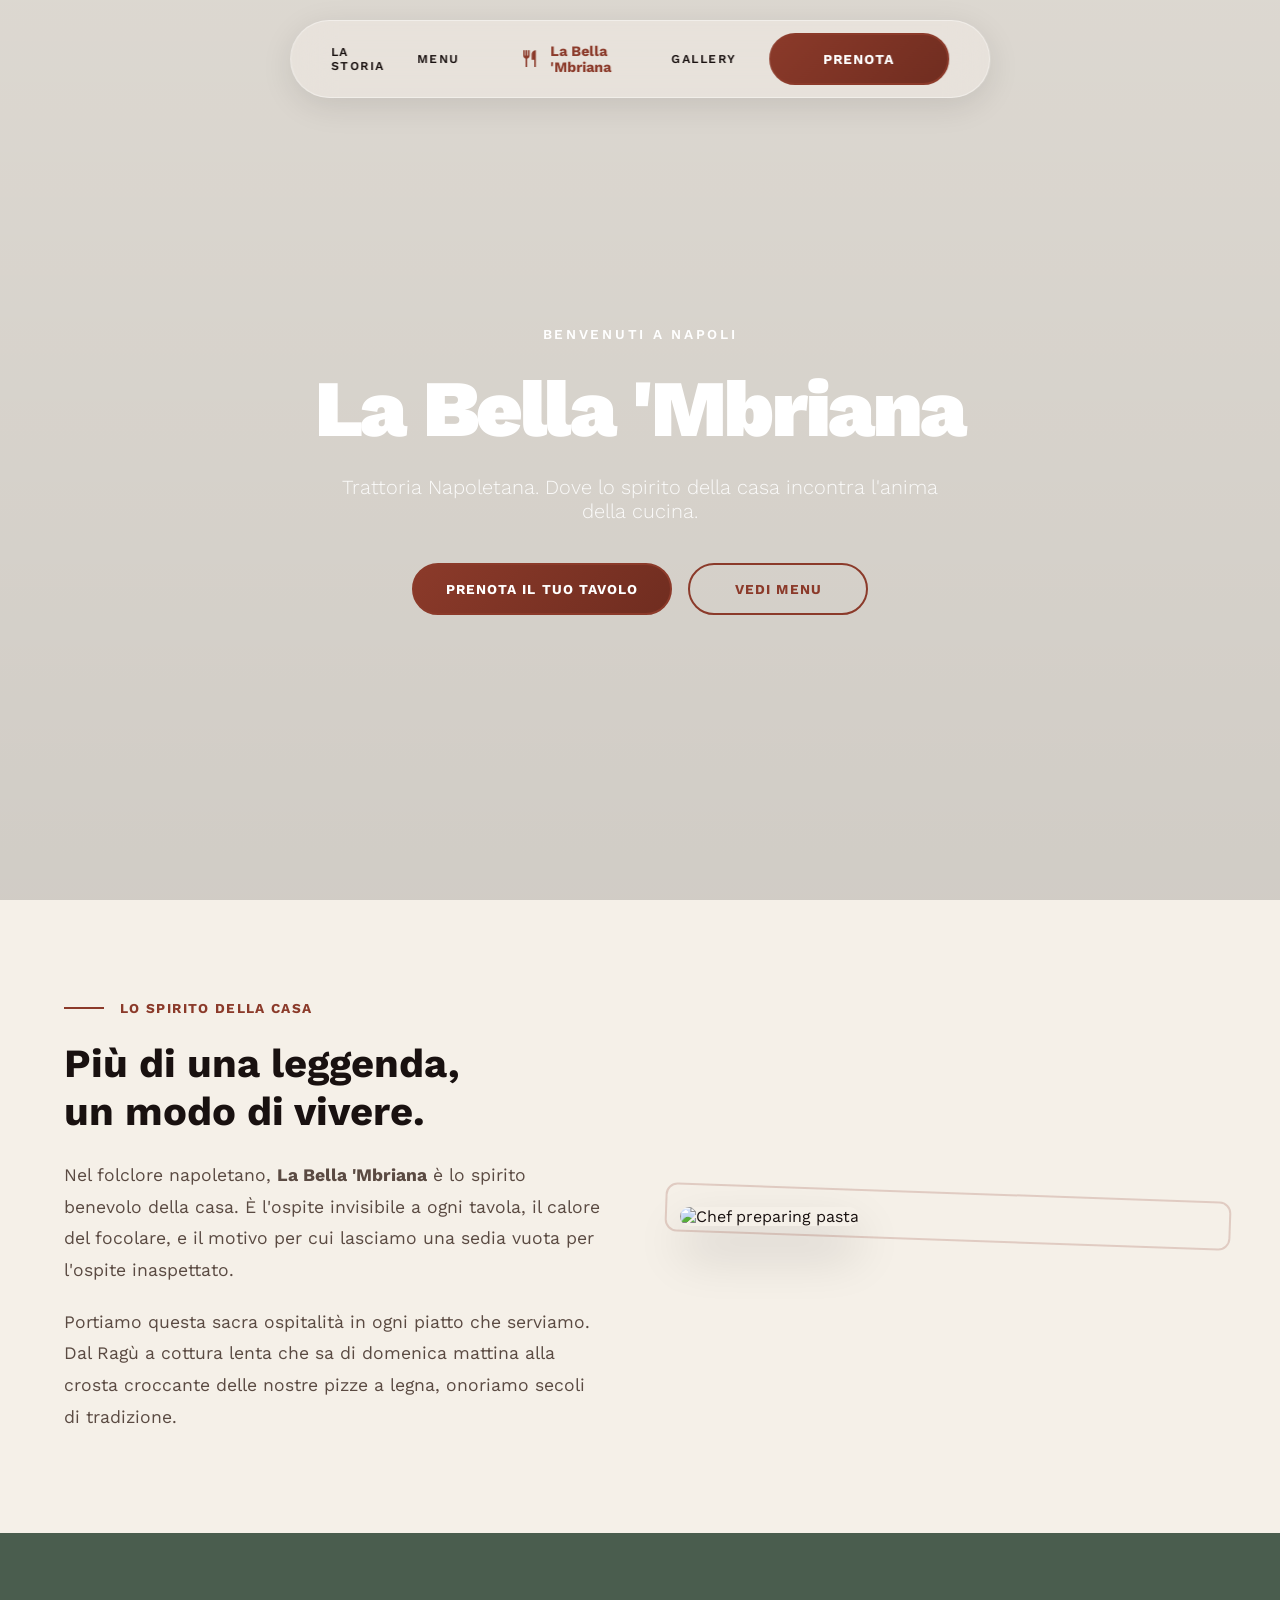
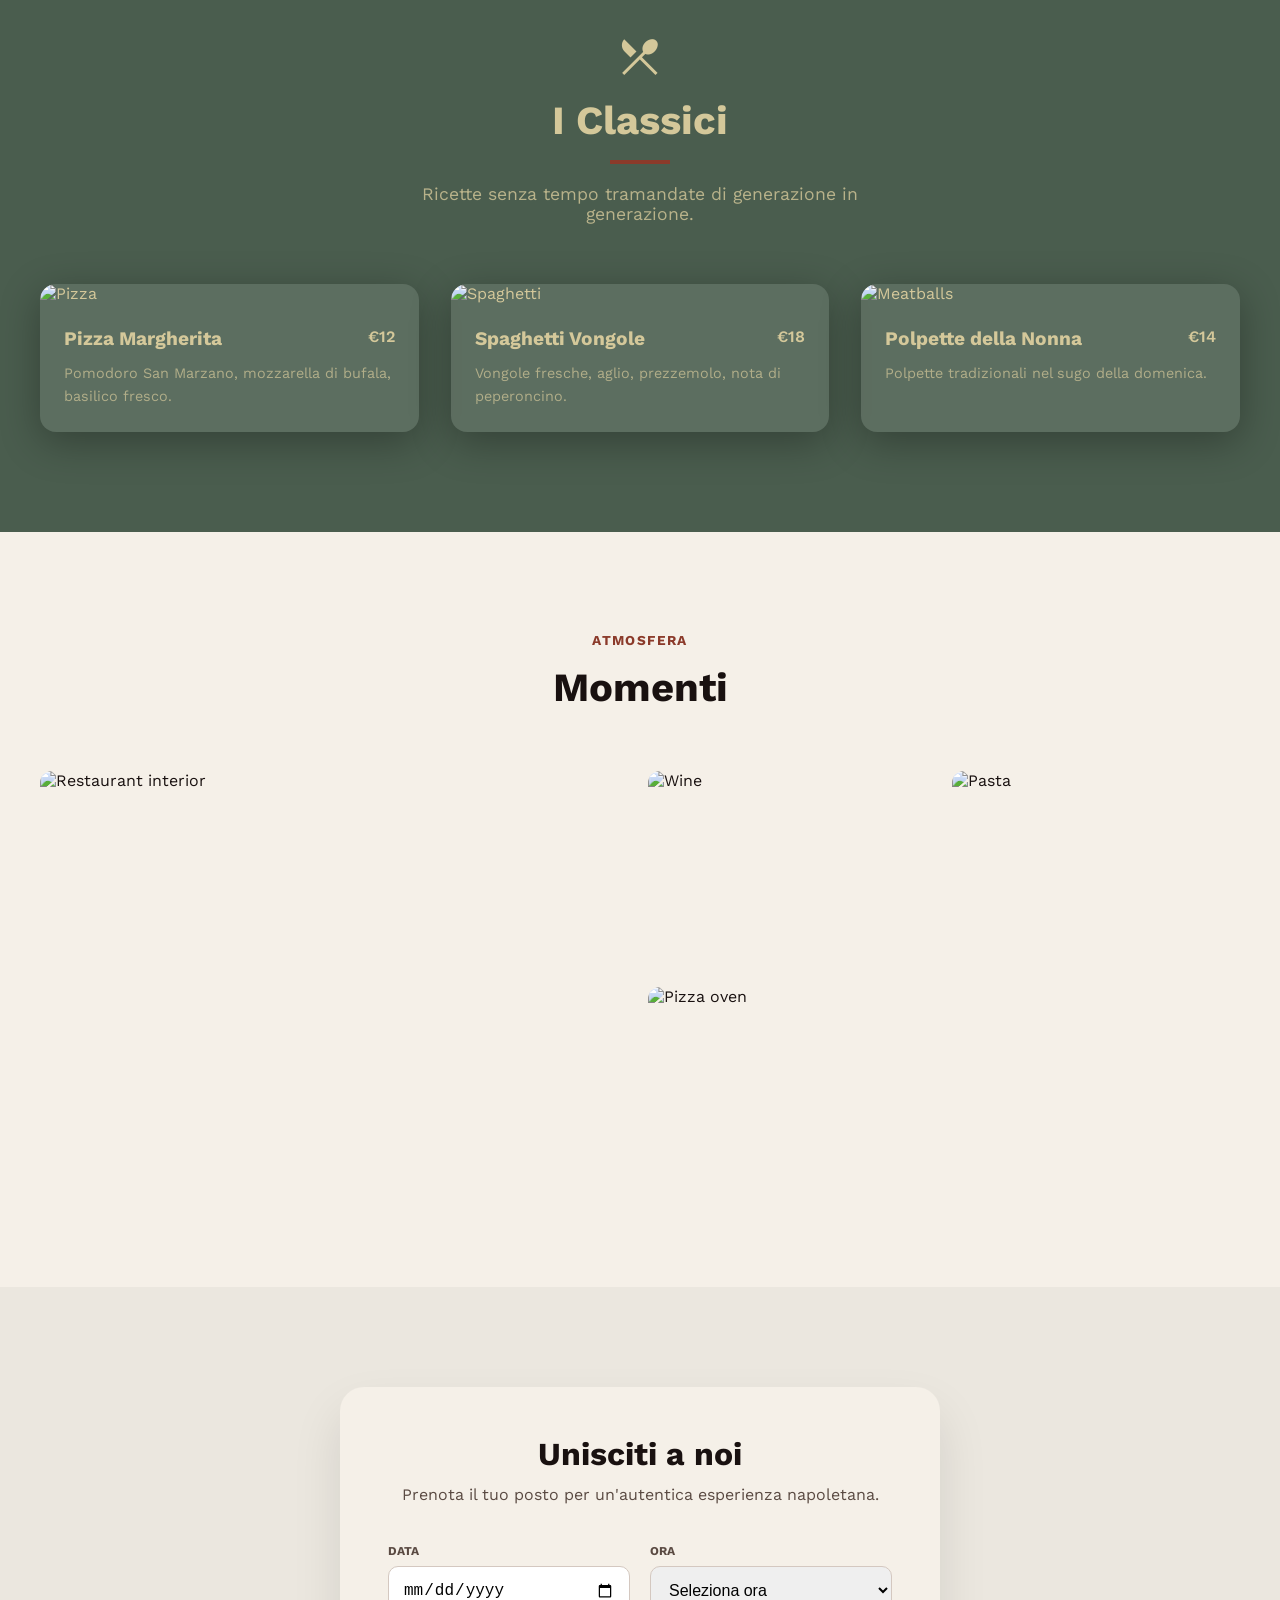
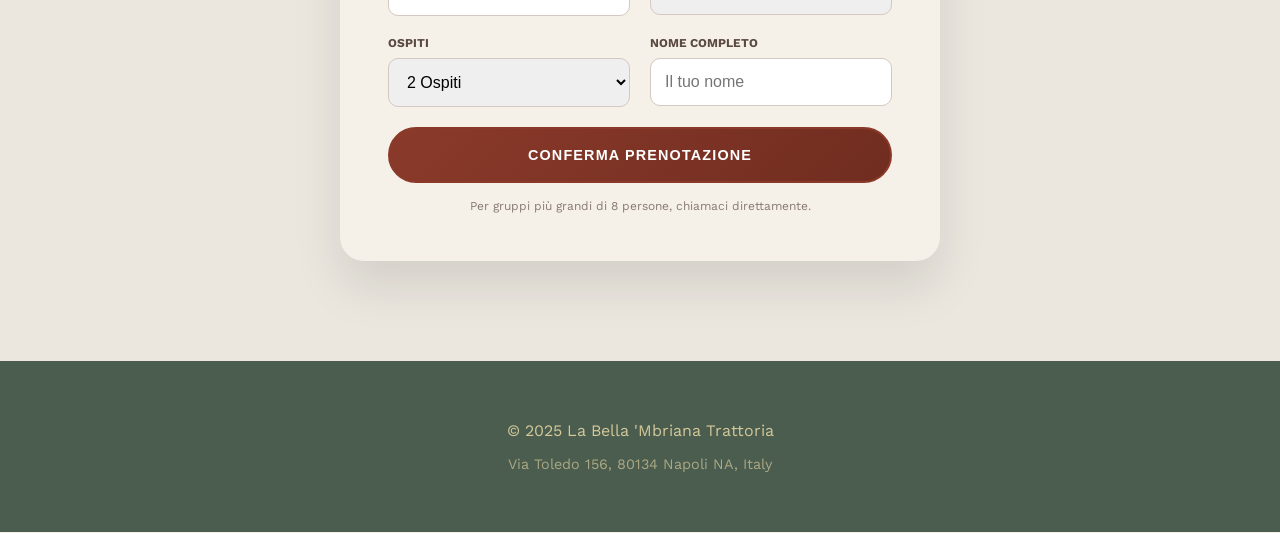
==== index.html @ 56be95fa "Unify navbar across pages and link menu button to menu.html - menu.html: replace Tailwind navbar wit" ====
<!DOCTYPE html>
<html lang="en">

<head>
    <meta charset="utf-8" />
    <meta name="viewport" content="width=device-width, initial-scale=1.0" />
    <title>La Bella 'Mbriana - Trattoria Napoletana</title>
    <link rel="preconnect" href="https://fonts.googleapis.com" />
    <link rel="preconnect" href="https://fonts.gstatic.com" crossorigin />
    <link href="https://fonts.googleapis.com/css2?family=Work+Sans:wght@300;400;500;600;700;900&display=swap"
        rel="stylesheet" />
    <link href="https://fonts.googleapis.com/css2?family=Material+Symbols+Outlined:wght@400&display=swap"
        rel="stylesheet" />
    <style>
        * {
            margin: 0;
            padding: 0;
            box-sizing: border-box;
        }

        :root {
            --primary: #8B3A2A;
            --primary-dark: #702d20;
            --secondary: #D4C89A;
            --bg-light: #F5F0E8;
            --bg-dark: #4a5d4e;
            --text-dark: #191110;
            --text-body: #5A4A42;
        }

        html {
            scroll-behavior: smooth;
        }

        body {
            font-family: 'Work Sans', sans-serif;
            background: var(--bg-light);
            color: var(--text-dark);
        }

        /* ANIMATIONS */
        @keyframes fadeInDown {
            from {
                opacity: 0;
                transform: translateX(-50%) translateY(-20px);
            }

            to {
                opacity: 1;
                transform: translateX(-50%) translateY(0);
            }
        }

        @keyframes fadeInUp {
            from {
                opacity: 0;
                transform: translateY(30px);
            }

            to {
                opacity: 1;
                transform: translateY(0);
            }
        }

        /* NAVBAR - CLEAN DESIGN */
        .navbar {
            position: fixed;
            top: 20px;
            left: 50%;
            transform: translateX(-50%) translateY(0);
            background: rgba(245, 240, 232, 0.45);
            backdrop-filter: blur(20px);
            border: 1px solid rgba(255, 255, 255, 0.4);
            border-radius: 50px;
            padding: 12px 40px;
            display: flex;
            align-items: center;
            gap: 60px;
            box-shadow: 0 8px 32px rgba(0, 0, 0, 0.1);
            animation: fadeInDown 0.8s ease;
            z-index: 1000;
        }

        .nav-section {
            display: flex;
            align-items: center;
            gap: 32px;
        }

        .nav-link {
            font-size: 0.75rem;
            font-weight: 600;
            text-transform: uppercase;
            letter-spacing: 0.12em;
            color: var(--text-dark);
            text-decoration: none;
            transition: color 0.3s;
        }

        .nav-link:hover {
            color: var(--primary);
        }

        .nav-logo {
            display: flex;
            align-items: center;
            gap: 10px;
            text-decoration: none;
            color: var(--primary);
        }

        .nav-logo span:first-child {
            font-size: 1.3rem;
        }

        .nav-logo span:last-child {
            font-size: 0.9rem;
            font-weight: 700;
        }

        .nav-btn {
            background: linear-gradient(135deg, var(--primary), var(--primary-dark));
            color: white;
            font-size: 0.7rem;
            font-weight: 700;
            text-transform: uppercase;
            letter-spacing: 0.1em;
            padding: 12px 24px;
            border-radius: 25px;
            text-decoration: none;
            box-shadow: 0 4px 15px rgba(139, 58, 42, 0.3);
            transition: transform 0.3s, box-shadow 0.3s;
        }

        .nav-btn:hover {
            transform: translateY(-2px);
            box-shadow: 0 6px 20px rgba(139, 58, 42, 0.4);
        }

        /* HERO */
        .hero {
            min-height: 100vh;
            display: flex;
            flex-direction: column;
            align-items: center;
            justify-content: center;
            text-align: center;
            padding: 120px 24px 80px;
            position: relative;
            overflow: hidden;
            background: transparent;
        }

        .hero-video {
            position: absolute;
            top: 50%;
            left: 50%;
            min-width: 100%;
            min-height: 100%;
            width: auto;
            height: auto;
            transform: translateX(-50%) translateY(-50%);
            z-index: -2;
            object-fit: cover;
        }

        .hero-overlay {
            position: absolute;
            top: 0;
            left: 0;
            width: 100%;
            height: 100%;
            background: linear-gradient(180deg, rgba(0, 0, 0, 0.10) 0%, rgba(0, 0, 0, 0.15) 100%);
            z-index: -1;
        }

        .hero-subtitle {
            font-size: 0.85rem;
            font-weight: 600;
            text-transform: uppercase;
            letter-spacing: 0.2em;
            color: #fff;
            margin-bottom: 20px;
            animation: fadeInUp 0.6s ease 0.2s both;
        }

        .hero-title {
            font-size: clamp(3rem, 8vw, 5rem);
            font-weight: 900;
            color: #fff;
            letter-spacing: -0.03em;
            margin-bottom: 20px;
            animation: fadeInUp 0.6s ease 0.4s both;
        }

        .hero-text {
            font-size: 1.25rem;
            font-weight: 300;
            color: rgba(255, 255, 255, 0.9);
            max-width: 600px;
            margin-bottom: 40px;
            animation: fadeInUp 0.6s ease 0.6s both;
        }

        .hero-btns {
            display: flex;
            gap: 16px;
            animation: fadeInUp 0.6s ease 0.8s both;
        }

        .btn-main {
            background: var(--primary);
            color: white;
            font-size: 0.85rem;
            font-weight: 700;
            text-transform: uppercase;
            letter-spacing: 0.08em;
            padding: 16px 32px;
            border-radius: 8px;
            text-decoration: none;
            box-shadow: 0 4px 20px rgba(139, 58, 42, 0.3);
            transition: all 0.3s;
        }

        .btn-main:hover {
            transform: translateY(-2px);
            box-shadow: 0 8px 30px rgba(139, 58, 42, 0.4);
        }

        .btn-sec {
            background: transparent;
            color: var(--primary);
            font-size: 0.85rem;
            font-weight: 700;
            text-transform: uppercase;
            letter-spacing: 0.08em;
            padding: 16px 32px;
            border-radius: 8px;
            border: 2px solid var(--primary);
            text-decoration: none;
            transition: all 0.3s;
        }

        .btn-sec:hover {
            background: rgba(139, 58, 42, 0.05);
        }

        /* NUOVO BOTTONE ANIMATO */
        .btn-animated {
            position: relative;
            display: inline-flex;
            align-items: center;
            justify-content: center;
            padding: 16px 32px;
            border-radius: 50px;
            font-size: 0.85rem;
            font-weight: 700;
            text-transform: uppercase;
            letter-spacing: 0.08em;
            cursor: pointer;
            overflow: hidden;
            border: 2px solid var(--primary);
            background: transparent;
            color: var(--primary);
            transition: all 0.3s ease;
            min-width: 180px;
            height: 52px;
        }

        .btn-animated .btn-text {
            display: inline-block;
            transition: all 0.3s ease;
        }

        .btn-animated .btn-hover {
            position: absolute;
            inset: 0;
            display: flex;
            align-items: center;
            justify-content: center;
            background: linear-gradient(135deg, var(--primary), var(--primary-dark));
            color: white;
            transform: translateY(100%);
            opacity: 0;
            transition: all 0.3s ease;
            border-radius: 50px;
        }

        .btn-animated:hover .btn-text {
            transform: translateY(-100%);
            opacity: 0;
        }

        .btn-animated:hover .btn-hover {
            transform: translateY(0);
            opacity: 1;
            border-radius: 50px;
        }

        /* VARIANTE SOLIDA (per navbar) */
        .btn-animated-solid {
            position: relative;
            display: inline-flex;
            align-items: center;
            justify-content: center;
            padding: 12px 24px;
            border-radius: 50px;
            font-size: 0.7rem;
            font-weight: 700;
            text-transform: uppercase;
            letter-spacing: 0.1em;
            cursor: pointer;
            overflow: hidden;
            border: none;
            background: linear-gradient(135deg, var(--primary), var(--primary-dark));
            color: white;
            box-shadow: 0 4px 15px rgba(139, 58, 42, 0.3);
            min-width: 140px;
            height: 44px;
        }

        .btn-animated-solid .btn-text {
            display: inline-block;
            transition: all 0.3s ease;
        }

        .btn-animated-solid .btn-hover {
            position: absolute;
            inset: 0;
            display: flex;
            align-items: center;
            justify-content: center;
            background: var(--secondary);
            color: var(--primary);
            transform: translateY(100%);
            opacity: 0;
            transition: all 0.3s ease;
            border-radius: 50px;
        }

        .btn-animated-solid:hover .btn-text {
            transform: translateY(-100%);
            opacity: 0;
        }

        .btn-animated-solid:hover .btn-hover {
            transform: translateY(0);
            opacity: 1;
        }

        .btn-animated-solid:hover {
            box-shadow: 0 6px 20px rgba(139, 58, 42, 0.4);
        }

        /* OUTLINE BUTTON STYLE */
        .btn-outline {
            background: transparent !important;
            border: 2px solid var(--primary) !important;
            color: var(--primary) !important;
        }

        .btn-outline .btn-hover {
            background: linear-gradient(135deg, var(--primary), var(--primary-dark)) !important;
            color: white !important;
        }

        /* RIMUOVI SOTTOLINEATURA DA TUTTI I BOTTONI */
        .btn-animated,
        .btn-animated-solid,
        .btn-outline {
            text-decoration: none !important;
        }

        .btn-animated span,
        .btn-animated-solid span,
        .btn-outline span {
            text-decoration: none !important;
        }

        /* RESERVE BUTTON - INVERTED COLORS */
        .btn-reserve {
            background: linear-gradient(135deg, var(--primary), var(--primary-dark)) !important;
            border: 2px solid var(--primary) !important;
        }

        .btn-reserve .btn-text {
            color: white !important;
        }

        .btn-reserve .btn-hover {
            background: var(--bg-light) !important;
            color: var(--primary) !important;
        }


        /* MOBILE RESPONSIVE */
        @media (max-width: 768px) {
            .navbar {
                width: calc(100% - 24px);
                min-width: auto;
                padding: 8px 12px;
                gap: 8px;
            }

            .nav-hide-mobile {
                display: none;
            }

            /* Mobile: Logo sx, Menu centro, Book dx */
            .navbar {
                display: flex;
                justify-content: space-between;
                align-items: center;
            }

            .nav-left {
                order: 2;
            }

            .nav-logo {
                order: 1;
                margin-right: auto;
            }

            .nav-logo-text {
                display: inline !important;
                font-size: 0.7rem;
            }

            .nav-right {
                order: 3;
                margin-left: auto;
            }

            .nav-book-btn {
                min-width: auto !important;
                padding: 8px 14px !important;
                height: 36px !important;
                font-size: 0.6rem !important;
            }



            .nav-link {
                font-size: 0.6rem;
                padding: 6px 8px;
            }

            .btn-animated.btn-reserve {
                min-width: auto;
                padding: 8px 12px;
                height: 36px;
                font-size: 0.6rem;
            }

            .nav-logo span:last-child {
                font-size: 0.75rem;
            }

            .hero-title {
                font-size: 2.5rem;
            }

            .hero-btns {
                flex-direction: column;
                width: 100%;
                max-width: 280px;
            }

            .btn-animated,
            .btn-animated.btn-reserve {
                width: 100%;
                min-width: 100%;
            }

            #story>div {
                display: grid !important;
                grid-template-columns: 1fr !important;
            }

            #menu>div>div:last-child {
                grid-template-columns: 1fr !important;
            }

            #gallery>div>div:last-child {
                display: grid !important;
                grid-template-columns: 1fr 1fr !important;
                grid-template-rows: 1fr 1fr !important;
                gap: 12px !important;
                grid-auto-rows: auto !important;
            }

            #gallery>div>div:last-child>div {
                grid-column: span 1 !important;
                grid-row: span 1 !important;
            }

            #gallery img {
                aspect-ratio: 1 / 1;
                height: auto !important;
                width: 100% !important;
                object-fit: cover;
            }

            #reservations>div {
                padding: 32px 24px;
            }

            form>div {
                grid-template-columns: 1fr !important;
            }
        }

        @media (max-width: 480px) {
            .hero-title {
                font-size: 2rem;
            }

            .navbar {
                padding: 8px 16px;
            }

            .nav-logo span:first-child {
                font-size: 1rem;
            }

            .nav-logo span:last-child {
                display: none;
            }
        }
    </style>
</head>

<body>
    <!-- NAVBAR -->
    <nav class="navbar">
        <div class="nav-section nav-left">
            <a href="#story" class="nav-link nav-hide-mobile">La Storia</a>
            <a href="menu.html" class="nav-link">Menu</a>
        </div>

        <a href="#" class="nav-logo">
            <span class="material-symbols-outlined">restaurant</span>
            <span class="nav-logo-text">La Bella 'Mbriana</span>
        </a>

        <div class="nav-section nav-right">
            <a href="#gallery" class="nav-link nav-hide-mobile">Gallery</a>
            <a href="#reservations" class="btn-animated btn-reserve nav-book-btn"
                style="background: linear-gradient(135deg, #8B3A2A, #702d20); border: 2px solid #8B3A2A;">
                <span class="btn-text" style="color: white;">Prenota</span>
                <span class="btn-hover"
                    style="background: linear-gradient(180deg, #F5F0E8 0%, #ebe5d8 100%) !important; color: #8B3A2A !important; border-radius: 50px; display: flex; align-items: center; justify-content: center; width: 100%; height: 100%;">Prenota</span>
            </a>
        </div>
    </nav>

    <!-- HERO -->
    <header class="hero">
        <video id="hero-bg-video" class="hero-video" autoplay loop muted playsinline>
            <source src="https://dn711009.ca.archive.org/0/items/la_vera_pizza_napoletana/la_vera_pizza_napoletana.mp4"
                type="video/mp4">
        </video>
        <div class="hero-overlay"></div>
        <script>
            document.addEventListener('DOMContentLoaded', function () {
                var v = document.getElementById('hero-bg-video');
                if (v) {
                    v.muted = true;
                    var playPromise = v.play();
                    if (playPromise !== undefined) {
                        playPromise.catch(function (error) {
                            console.log("Autoplay blocked. Add user interaction listener.");
                            document.body.addEventListener('click', function () { v.play(); }, { once: true });
                            document.body.addEventListener('touchstart', function () { v.play(); }, { once: true });
                        });
                    }
                }
            });
        </script>
        <span class="hero-subtitle">Benvenuti a Napoli</span>
        <h1 class="hero-title">La Bella 'Mbriana</h1>
        <p class="hero-text">Trattoria Napoletana. Dove lo spirito della casa incontra l'anima della cucina.</p>
        <div class="hero-btns">
            <a href="#reservations" class="btn-animated btn-reserve"
                style="background: linear-gradient(135deg, #8B3A2A, #702d20); border: 2px solid #8B3A2A;">
                <span class="btn-text" style="color: white;">Prenota il tuo tavolo</span>
                <span class="btn-hover"
                    style="background: linear-gradient(180deg, #F5F0E8 0%, #ebe5d8 100%) !important; color: #8B3A2A !important; border-radius: 50px; display: flex; align-items: center; justify-content: center; width: 100%; height: 100%;">Prenota
                    il tuo tavolo</span>
            </a>
            <a href="menu.html" class="btn-animated btn-outline">
                <span class="btn-text">Vedi Menu</span>
                <span class="btn-hover">Vedi Menu</span>
            </a>
        </div>
    </header>

    <!-- STORY -->
    <section id="story" style="padding: 100px 24px; max-width: 1200px; margin: 0 auto;">
        <div style="display: grid; grid-template-columns: 1fr 1fr; gap: 80px; align-items: center;">
            <div>
                <div style="display: flex; align-items: center; gap: 16px; margin-bottom: 24px;">
                    <div style="width: 40px; height: 2px; background: var(--primary);"></div>
                    <span
                        style="font-size: 0.85rem; font-weight: 700; text-transform: uppercase; letter-spacing: 0.1em; color: var(--primary);">Lo
                        Spirito della Casa</span>
                </div>
                <h2
                    style="font-size: 2.5rem; font-weight: 700; margin-bottom: 24px; color: var(--text-dark); line-height: 1.2;">
                    Più di una leggenda,<br />un modo di vivere.</h2>
                <p style="font-size: 1.1rem; color: var(--text-body); line-height: 1.8; margin-bottom: 20px;">
                    Nel folclore napoletano, <strong>La Bella 'Mbriana</strong> è lo spirito benevolo della casa. È
                    l'ospite invisibile a ogni tavola, il calore del focolare, e il motivo per cui lasciamo una sedia
                    vuota per l'ospite inaspettato.
                </p>
                <p style="font-size: 1.1rem; color: var(--text-body); line-height: 1.8;">
                    Portiamo questa sacra ospitalità in ogni piatto che serviamo. Dal Ragù a cottura lenta che sa di
                    domenica mattina alla crosta croccante delle nostre pizze a legna, onoriamo secoli di tradizione.
                </p>
            </div>
            <div style="position: relative;">
                <div
                    style="position: absolute; inset: -15px; border: 2px solid rgba(139,58,42,0.2); border-radius: 12px; transform: rotate(2deg);">
                </div>
                <img src="https://images.unsplash.com/photo-1556910103-1c02745aae4d?w=600" alt="Chef preparing pasta"
                    style="width: 100%; border-radius: 12px; box-shadow: 0 25px 50px rgba(0,0,0,0.2);" />
            </div>
        </div>
    </section>

    <!-- MENU -->
    <section id="menu" style="padding: 100px 24px; background: var(--bg-dark); color: var(--secondary);">
        <div style="max-width: 1200px; margin: 0 auto;">
            <div style="text-align: center; margin-bottom: 60px;">
                <span class="material-symbols-outlined"
                    style="font-size: 3rem; margin-bottom: 16px;">restaurant_menu</span>
                <h2 style="font-size: 2.5rem; font-weight: 700; margin-bottom: 16px;">I Classici</h2>
                <div style="width: 60px; height: 4px; background: var(--primary); margin: 0 auto 20px;"></div>
                <p style="font-size: 1.1rem; opacity: 0.8; max-width: 500px; margin: 0 auto;">Ricette senza tempo
                    tramandate di generazione in generazione.</p>
            </div>

            <div style="display: grid; grid-template-columns: repeat(3, 1fr); gap: 32px;">
                <div
                    style="background: rgba(255,255,255,0.1); border-radius: 16px; overflow: hidden; box-shadow: 0 10px 40px rgba(0,0,0,0.3);">
                    <img src="https://images.unsplash.com/photo-1574071318508-1cdbab80d002?w=600" alt="Pizza"
                        style="width: 100%; height: 200px; object-fit: cover;" />
                    <div style="padding: 24px;">
                        <div style="display: flex; justify-content: space-between; margin-bottom: 12px;">
                            <h3 style="font-size: 1.2rem; font-weight: 700;">Pizza Margherita</h3>
                            <span style="font-weight: 600;">€12</span>
                        </div>
                        <p style="font-size: 0.9rem; opacity: 0.7; line-height: 1.6;">Pomodoro San Marzano, mozzarella
                            di bufala, basilico fresco.</p>
                    </div>
                </div>

                <div
                    style="background: rgba(255,255,255,0.1); border-radius: 16px; overflow: hidden; box-shadow: 0 10px 40px rgba(0,0,0,0.3);">
                    <img src="https://images.unsplash.com/photo-1563379926898-05f4575a45d8?w=600" alt="Spaghetti"
                        style="width: 100%; height: 200px; object-fit: cover;" />
                    <div style="padding: 24px;">
                        <div style="display: flex; justify-content: space-between; margin-bottom: 12px;">
                            <h3 style="font-size: 1.2rem; font-weight: 700;">Spaghetti Vongole</h3>
                            <span style="font-weight: 600;">€18</span>
                        </div>
                        <p style="font-size: 0.9rem; opacity: 0.7; line-height: 1.6;">Vongole fresche, aglio,
                            prezzemolo, nota di peperoncino.</p>
                    </div>
                </div>

                <div
                    style="background: rgba(255,255,255,0.1); border-radius: 16px; overflow: hidden; box-shadow: 0 10px 40px rgba(0,0,0,0.3);">
                    <img src="https://images.unsplash.com/photo-1529042410759-befb1204b468?w=600" alt="Meatballs"
                        style="width: 100%; height: 200px; object-fit: cover;" />
                    <div style="padding: 24px;">
                        <div style="display: flex; justify-content: space-between; margin-bottom: 12px;">
                            <h3 style="font-size: 1.2rem; font-weight: 700;">Polpette della Nonna</h3>
                            <span style="font-weight: 600;">€14</span>
                        </div>
                        <p style="font-size: 0.9rem; opacity: 0.7; line-height: 1.6;">Polpette tradizionali nel sugo
                            della domenica.</p>
                    </div>
                </div>
            </div>
        </div>
    </section>



    <!-- GALLERY -->
    <section id="gallery" style="padding: 100px 24px; background: var(--bg-light);">
        <div style="max-width: 1200px; margin: 0 auto;">
            <div style="text-align: center; margin-bottom: 60px;">
                <span
                    style="font-size: 0.85rem; font-weight: 700; text-transform: uppercase; letter-spacing: 0.1em; color: var(--primary); display: block; margin-bottom: 16px;">Atmosfera</span>
                <h2 style="font-size: 2.5rem; font-weight: 700; color: var(--text-dark);">Momenti</h2>
            </div>
            <div style="display: grid; grid-template-columns: repeat(4, 1fr); gap: 16px; grid-auto-rows: 200px;">
                <div style="grid-column: span 2; grid-row: span 2; border-radius: 12px; overflow: hidden;">
                    <img src="https://images.unsplash.com/photo-1517248135467-4c7edcad34c4?w=800"
                        style="width: 100%; height: 100%; object-fit: cover;" alt="Restaurant interior" />
                </div>
                <div style="border-radius: 12px; overflow: hidden;">
                    <img src="https://images.unsplash.com/photo-1510812431401-41d2bd2722f3?w=400"
                        style="width: 100%; height: 100%; object-fit: cover;" alt="Wine" />
                </div>
                <div style="border-radius: 12px; overflow: hidden;">
                    <img src="https://images.unsplash.com/photo-1473093295043-cdd812d0e601?w=400"
                        style="width: 100%; height: 100%; object-fit: cover;" alt="Pasta" />
                </div>
                <div style="grid-column: span 2; border-radius: 12px; overflow: hidden;">
                    <img src="https://images.unsplash.com/photo-1595708684082-a173bb3a06c5?w=800"
                        style="width: 100%; height: 100%; object-fit: cover;" alt="Pizza oven" />
                </div>
            </div>
        </div>
    </section>


    <!-- RESERVATIONS -->
    <section id="reservations" style="padding: 100px 24px; background: #ebe7df;">
        <div
            style="max-width: 600px; margin: 0 auto; background: var(--bg-light); padding: 48px; border-radius: 24px; box-shadow: 0 25px 50px rgba(0,0,0,0.1);">
            <div style="text-align: center; margin-bottom: 40px;">
                <h2 style="font-size: 2rem; font-weight: 700; color: var(--text-dark); margin-bottom: 12px;">Unisciti a
                    noi</h2>
                <p style="color: var(--text-body);">Prenota il tuo posto per un'autentica esperienza napoletana.</p>
            </div>
            <form id="reservation-form">
                <div style="display: grid; grid-template-columns: 1fr 1fr; gap: 20px; margin-bottom: 20px;">
                    <div>
                        <label
                            style="font-size: 0.75rem; font-weight: 700; text-transform: uppercase; color: var(--text-body); display: block; margin-bottom: 8px;">Data</label>
                        <input id="res-date" type="date" required
                            style="width: 100%; padding: 14px; border: 1px solid #d4c8c0; border-radius: 10px; font-size: 1rem;">
                    </div>
                    <div>
                        <label
                            style="font-size: 0.75rem; font-weight: 700; text-transform: uppercase; color: var(--text-body); display: block; margin-bottom: 8px;">Ora</label>
                        <select id="res-time" required
                            style="width: 100%; padding: 14px; border: 1px solid #d4c8c0; border-radius: 10px; font-size: 1rem;">
                            <option value="">Seleziona ora</option>
                            <option value="18:00">18:00</option>
                            <option value="18:30">18:30</option>
                            <option value="19:00">19:00</option>
                            <option value="19:30">19:30</option>
                            <option value="20:00">20:00</option>
                            <option value="20:30">20:30</option>
                            <option value="21:00">21:00</option>
                        </select>
                    </div>
                    <div>
                        <label
                            style="font-size: 0.75rem; font-weight: 700; text-transform: uppercase; color: var(--text-body); display: block; margin-bottom: 8px;">Ospiti</label>
                        <select id="res-guests" required
                            style="width: 100%; padding: 14px; border: 1px solid #d4c8c0; border-radius: 10px; font-size: 1rem;">
                            <option value="2 Ospiti">2 Ospiti</option>
                            <option value="3 Ospiti">3 Ospiti</option>
                            <option value="4 Ospiti">4 Ospiti</option>
                            <option value="5 Ospiti">5 Ospiti</option>
                            <option value="6+ Ospiti">6+ Ospiti</option>
                        </select>
                    </div>
                    <div>
                        <label
                            style="font-size: 0.75rem; font-weight: 700; text-transform: uppercase; color: var(--text-body); display: block; margin-bottom: 8px;">Nome
                            Completo</label>
                        <input id="res-name" type="text" required placeholder="Il tuo nome"
                            style="width: 100%; padding: 14px; border: 1px solid #d4c8c0; border-radius: 10px; font-size: 1rem;">
                    </div>
                </div>
                <button type="submit" class="btn-animated btn-reserve"
                    style="width: 100%; min-width: 100%; height: 56px; font-size: 0.9rem; background: linear-gradient(135deg, #8B3A2A, #702d20); border: 2px solid #8B3A2A;">
                    <span class="btn-text" style="color: white;">Conferma Prenotazione</span>
                    <span class="btn-hover"
                        style="background: linear-gradient(180deg, #F5F0E8 0%, #ebe5d8 100%) !important; color: #8B3A2A !important; border-radius: 50px; display: flex; align-items: center; justify-content: center; width: 100%; height: 100%;">Conferma
                        Prenotazione</span>
                </button>
                <p
                    style="text-align: center; font-size: 0.75rem; color: var(--text-body); margin-top: 16px; opacity: 0.7;">
                    Per gruppi più grandi di 8 persone, chiamaci direttamente.</p>
            </form>

            <script>
                document.getElementById('reservation-form').addEventListener('submit', function (e) {
                    e.preventDefault();

                    const date = document.getElementById('res-date').value;
                    const time = document.getElementById('res-time').value;
                    const guests = document.getElementById('res-guests').value;
                    const name = document.getElementById('res-name').value;

                    if (!date || !time || !name) {
                        alert('Per favore compila tutti i campi obbligatori.');
                        return;
                    }

                    // Format date to DD/MM/YYYY
                    const dateParts = date.split('-');
                    let formattedDate = date;
                    if (dateParts.length === 3) {
                        formattedDate = `${dateParts[2]}/${dateParts[1]}/${dateParts[0]}`;
                    }

                    const message = `*Nuova Prenotazione - La Bella 'Mbriana*%0A%0A` +
                        `👤 *Nome:* ${encodeURIComponent(name)}%0A` +
                        `📅 *Data:* ${formattedDate}%0A` +
                        `🕒 *Ora:* ${time}%0A` +
                        `👥 *Ospiti:* ${encodeURIComponent(guests)}%0A%0A` +
                        `Attendo conferma!`;

                    const whatsappNumber = "393665467484";
                    const whatsappUrl = `https://wa.me/${whatsappNumber}?text=${message}`;

                    window.open(whatsappUrl, '_blank');
                });
            </script>
        </div>
    </section>

    <!-- FOOTER -->
    <footer style="background: var(--bg-dark); color: var(--secondary); padding: 60px 24px; text-align: center;">
        <p style="margin-bottom: 16px;">© 2025 La Bella 'Mbriana Trattoria</p>
        <p style="font-size: 0.9rem; opacity: 0.7;">Via Toledo 156, 80134 Napoli NA, Italy</p>
    </footer>
</body>

</html>
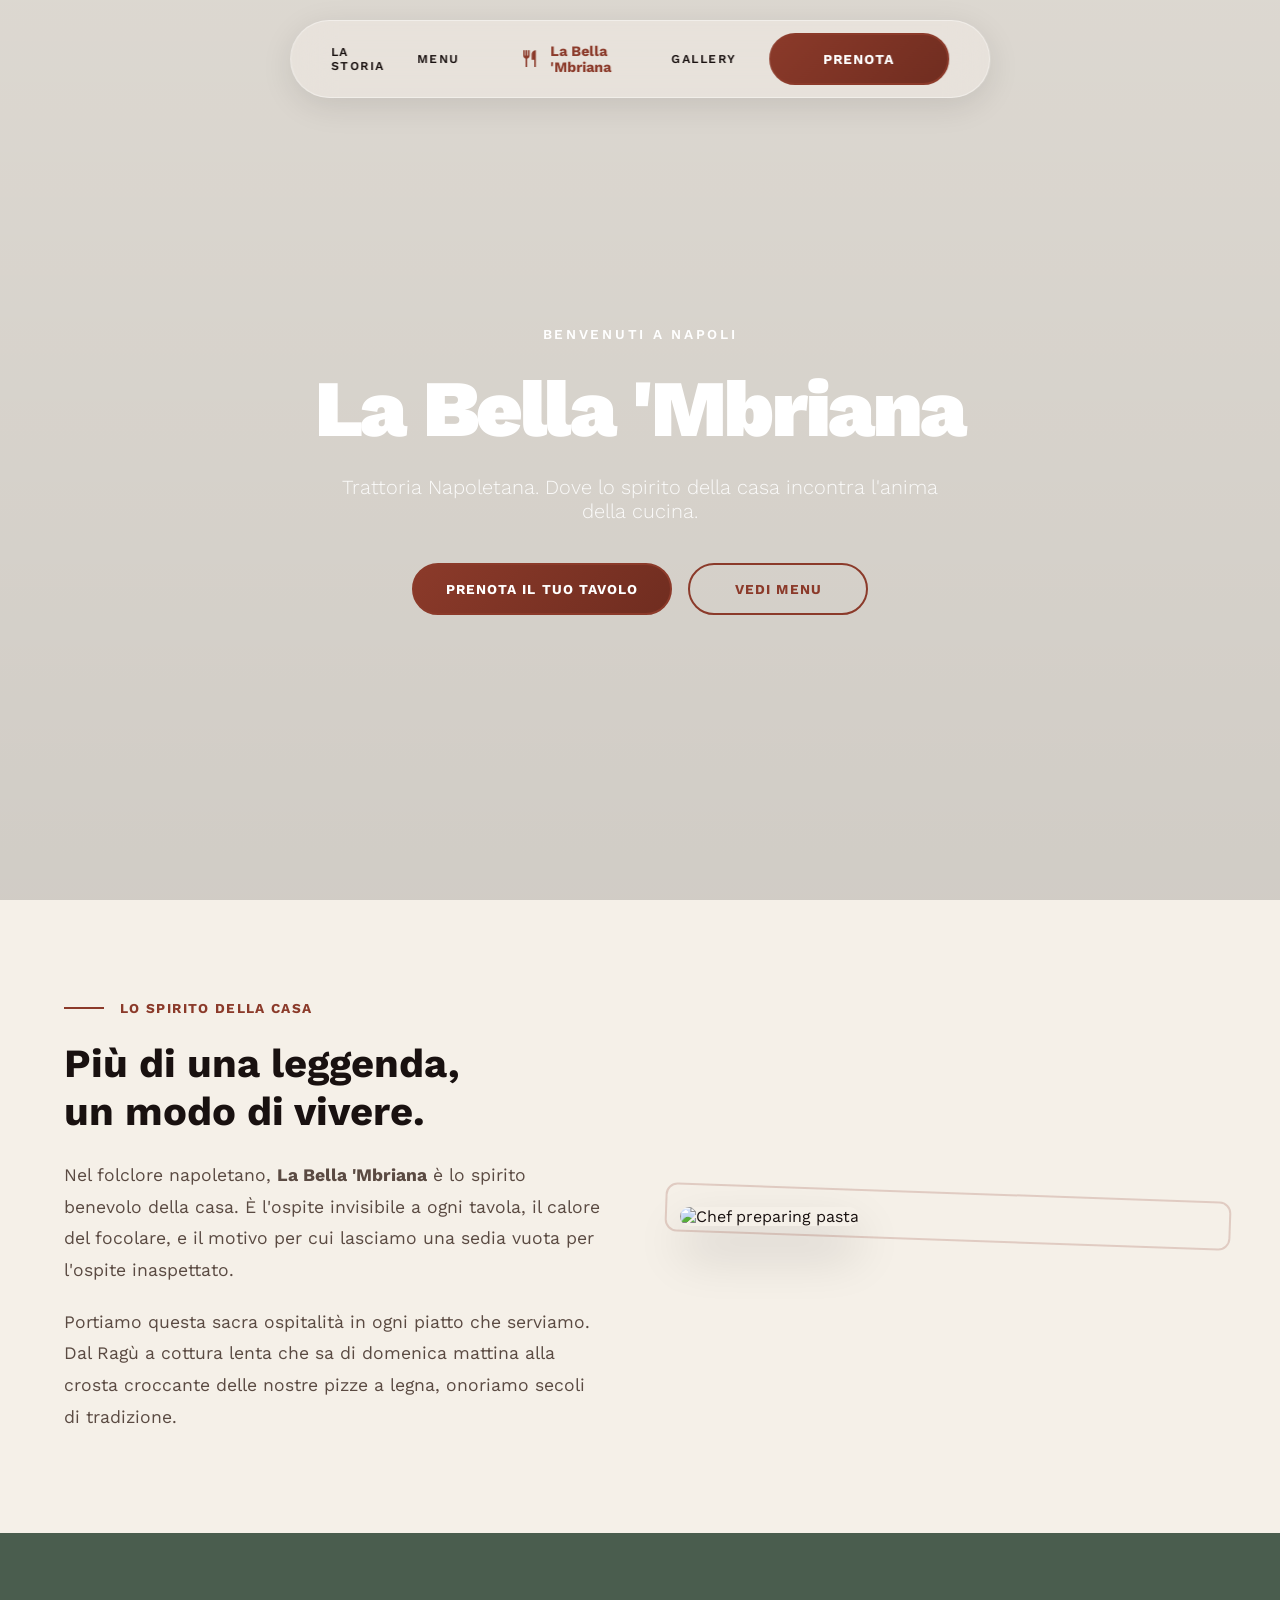
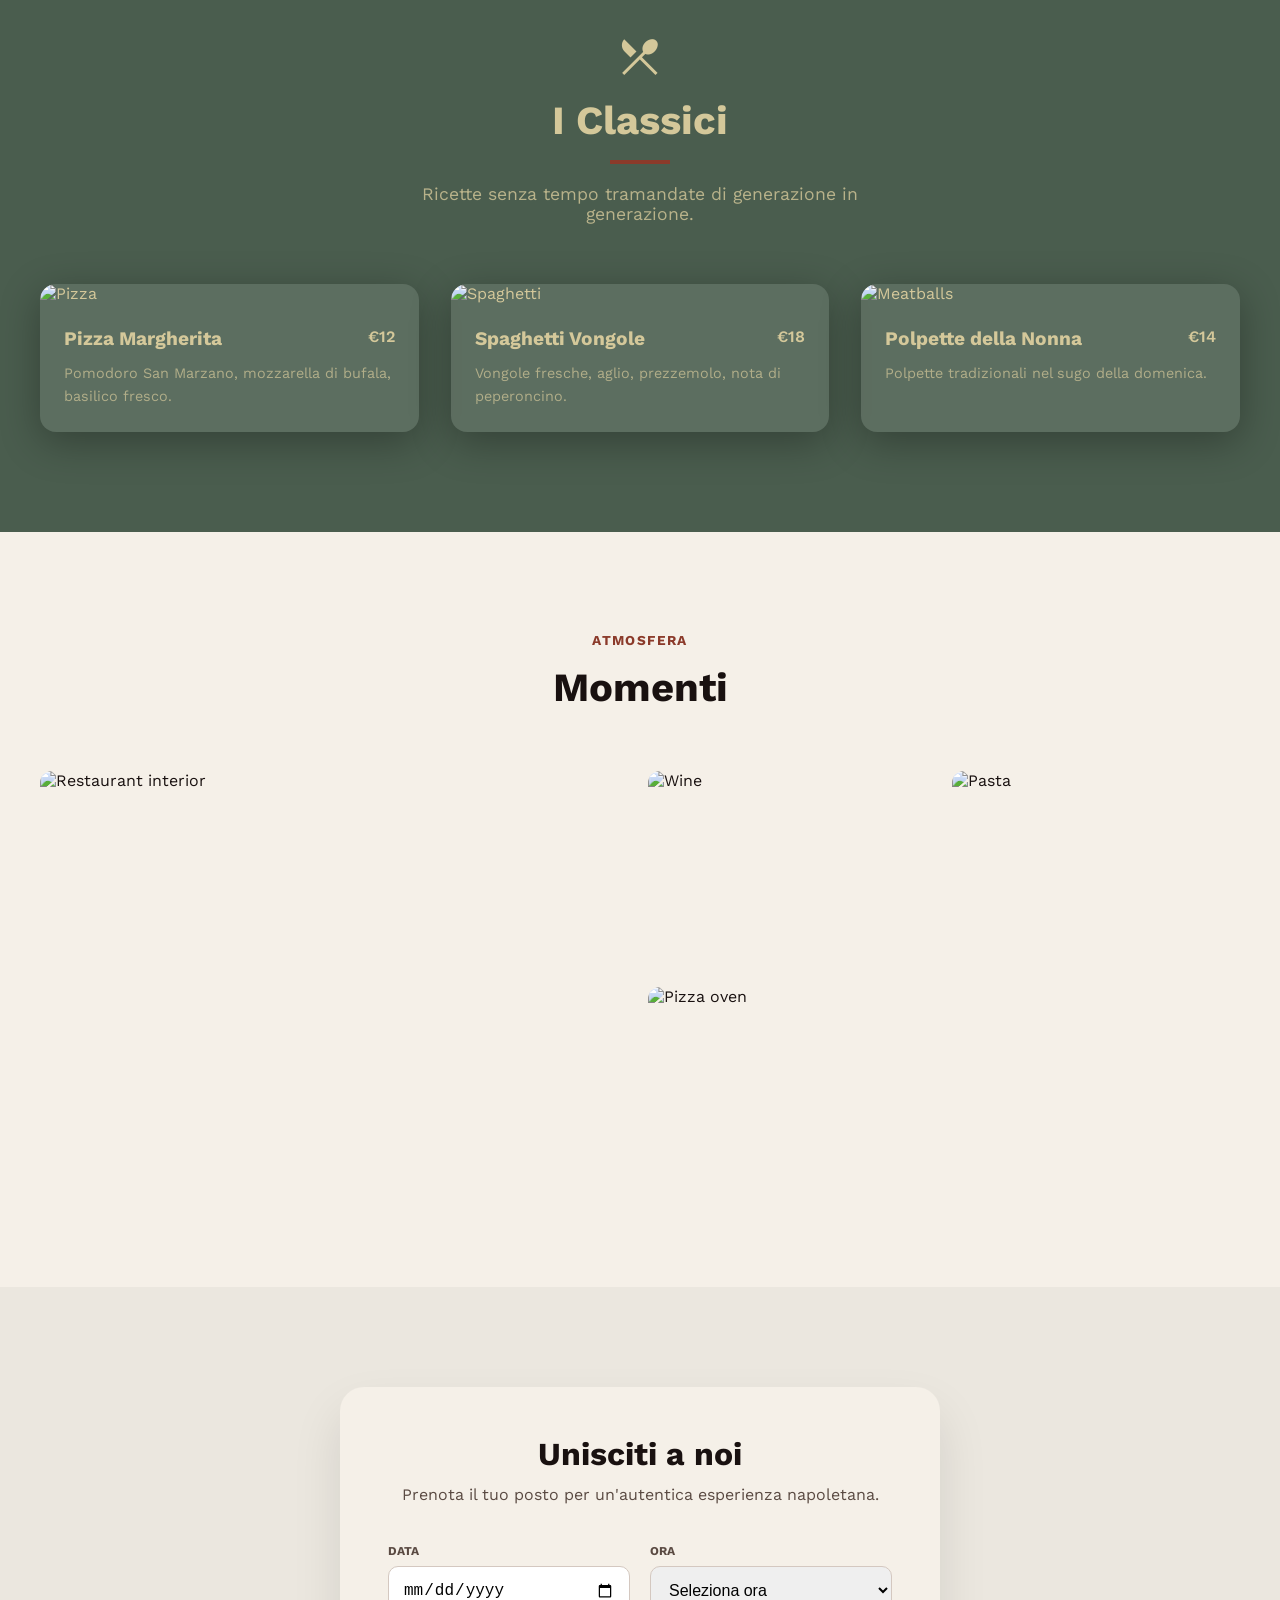
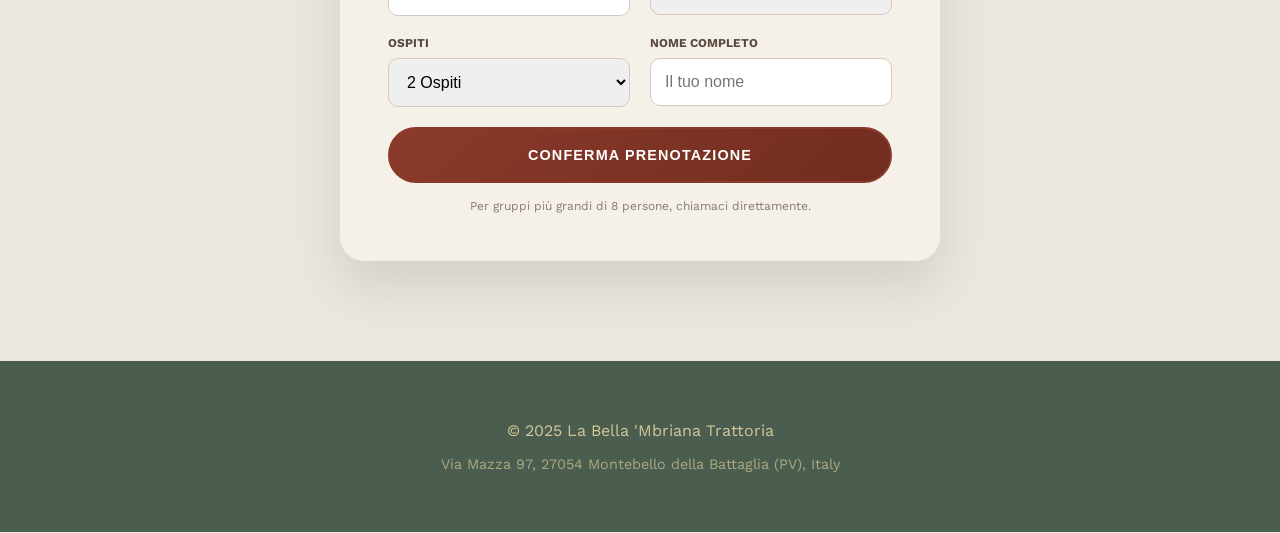
==== commit 326cb6b0: "Update address to Via Mazza 97, Montebello della Battaglia (PV) Co-Authored-By: Claude Opus 4.7 (1M " ====
--- a/index.html
+++ b/index.html
@@ -824,7 +824,7 @@
     <!-- FOOTER -->
     <footer style="background: var(--bg-dark); color: var(--secondary); padding: 60px 24px; text-align: center;">
         <p style="margin-bottom: 16px;">© 2025 La Bella 'Mbriana Trattoria</p>
-        <p style="font-size: 0.9rem; opacity: 0.7;">Via Toledo 156, 80134 Napoli NA, Italy</p>
+        <p style="font-size: 0.9rem; opacity: 0.7;">Via Mazza 97, 27054 Montebello della Battaglia (PV), Italy</p>
     </footer>
 </body>
 
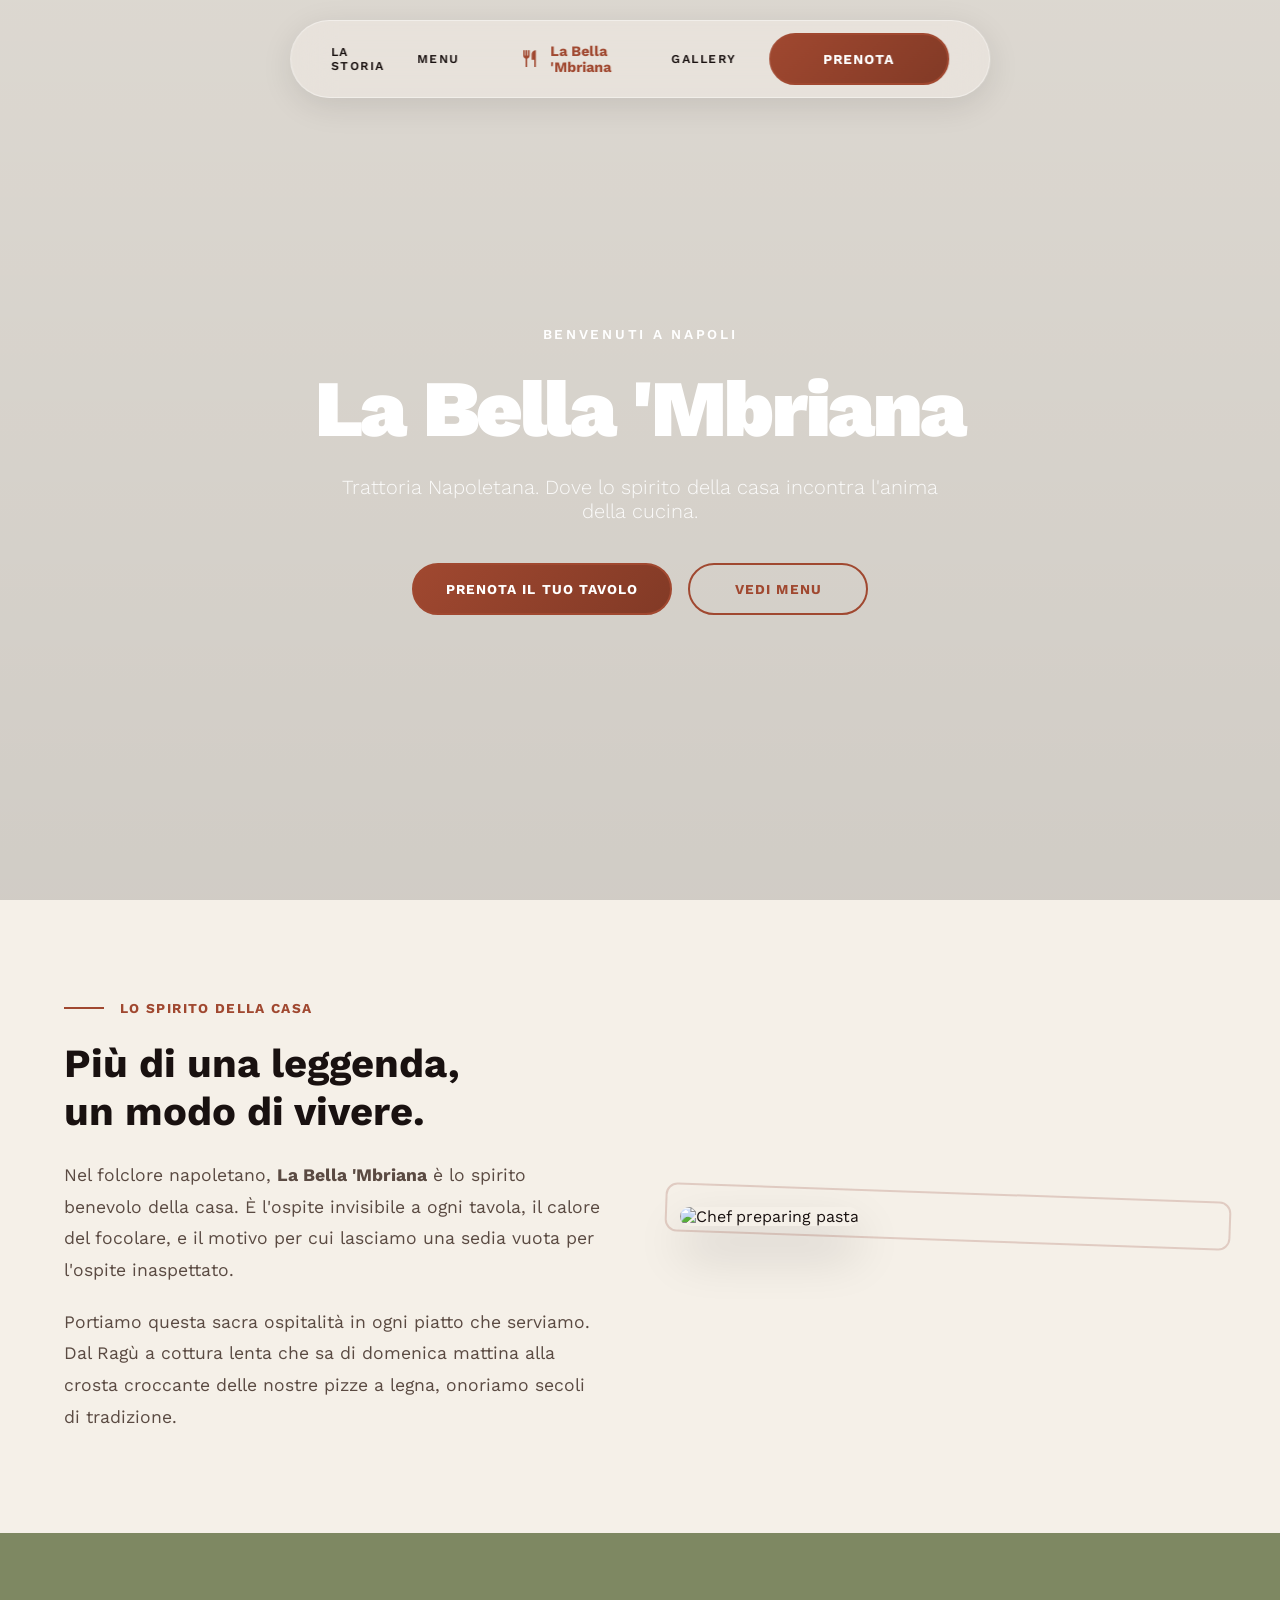
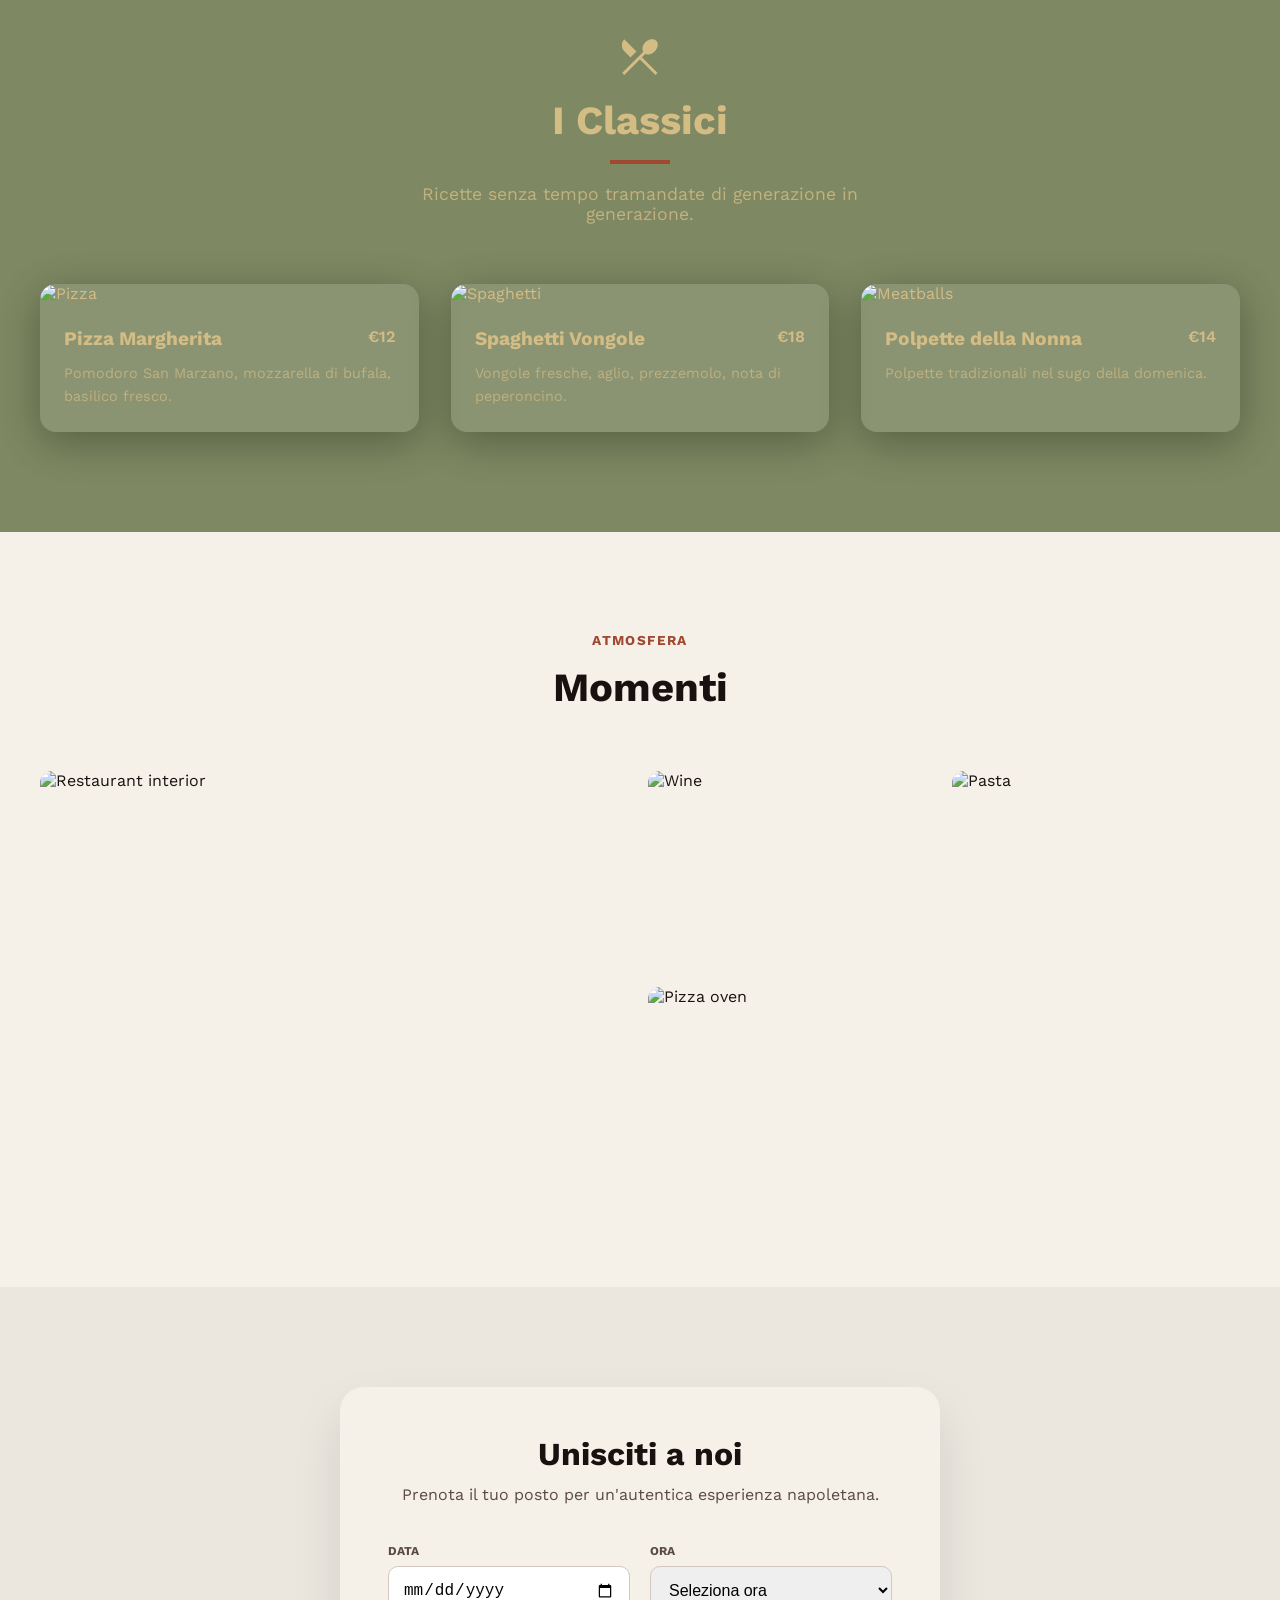
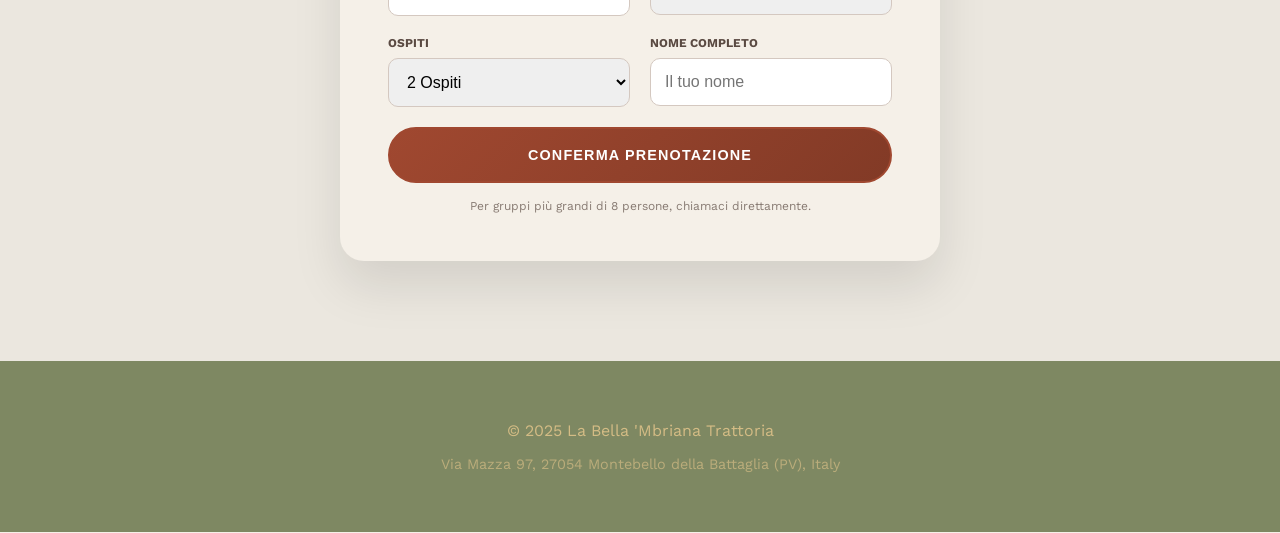
==== commit 8c62baa6: "Refresh palette to match logo colors (terracotta + cream + sage) - --primary:      #8B3A2A → #A04830" ====
--- a/index.html
+++ b/index.html
@@ -19,11 +19,11 @@
         }
 
         :root {
-            --primary: #8B3A2A;
-            --primary-dark: #702d20;
-            --secondary: #D4C89A;
+            --primary: #A04830;
+            --primary-dark: #823A26;
+            --secondary: #D4BC85;
             --bg-light: #F5F0E8;
-            --bg-dark: #4a5d4e;
+            --bg-dark: #7E8862;
             --text-dark: #191110;
             --text-body: #5A4A42;
         }
@@ -129,13 +129,13 @@
             padding: 12px 24px;
             border-radius: 25px;
             text-decoration: none;
-            box-shadow: 0 4px 15px rgba(139, 58, 42, 0.3);
+            box-shadow: 0 4px 15px rgba(160, 72, 48, 0.3);
             transition: transform 0.3s, box-shadow 0.3s;
         }
 
         .nav-btn:hover {
             transform: translateY(-2px);
-            box-shadow: 0 6px 20px rgba(139, 58, 42, 0.4);
+            box-shadow: 0 6px 20px rgba(160, 72, 48, 0.4);
         }
 
         /* HERO */
@@ -219,13 +219,13 @@
             padding: 16px 32px;
             border-radius: 8px;
             text-decoration: none;
-            box-shadow: 0 4px 20px rgba(139, 58, 42, 0.3);
+            box-shadow: 0 4px 20px rgba(160, 72, 48, 0.3);
             transition: all 0.3s;
         }
 
         .btn-main:hover {
             transform: translateY(-2px);
-            box-shadow: 0 8px 30px rgba(139, 58, 42, 0.4);
+            box-shadow: 0 8px 30px rgba(160, 72, 48, 0.4);
         }
 
         .btn-sec {
@@ -243,7 +243,7 @@
         }
 
         .btn-sec:hover {
-            background: rgba(139, 58, 42, 0.05);
+            background: rgba(160, 72, 48, 0.05);
         }
 
         /* NUOVO BOTTONE ANIMATO */
@@ -315,7 +315,7 @@
             border: none;
             background: linear-gradient(135deg, var(--primary), var(--primary-dark));
             color: white;
-            box-shadow: 0 4px 15px rgba(139, 58, 42, 0.3);
+            box-shadow: 0 4px 15px rgba(160, 72, 48, 0.3);
             min-width: 140px;
             height: 44px;
         }
@@ -350,7 +350,7 @@
         }
 
         .btn-animated-solid:hover {
-            box-shadow: 0 6px 20px rgba(139, 58, 42, 0.4);
+            box-shadow: 0 6px 20px rgba(160, 72, 48, 0.4);
         }
 
         /* OUTLINE BUTTON STYLE */
@@ -548,10 +548,10 @@
         <div class="nav-section nav-right">
             <a href="#gallery" class="nav-link nav-hide-mobile">Gallery</a>
             <a href="#reservations" class="btn-animated btn-reserve nav-book-btn"
-                style="background: linear-gradient(135deg, #8B3A2A, #702d20); border: 2px solid #8B3A2A;">
+                style="background: linear-gradient(135deg, #A04830, #823A26); border: 2px solid #A04830;">
                 <span class="btn-text" style="color: white;">Prenota</span>
                 <span class="btn-hover"
-                    style="background: linear-gradient(180deg, #F5F0E8 0%, #ebe5d8 100%) !important; color: #8B3A2A !important; border-radius: 50px; display: flex; align-items: center; justify-content: center; width: 100%; height: 100%;">Prenota</span>
+                    style="background: linear-gradient(180deg, #F5F0E8 0%, #ebe5d8 100%) !important; color: #A04830 !important; border-radius: 50px; display: flex; align-items: center; justify-content: center; width: 100%; height: 100%;">Prenota</span>
             </a>
         </div>
     </nav>
@@ -584,10 +584,10 @@
         <p class="hero-text">Trattoria Napoletana. Dove lo spirito della casa incontra l'anima della cucina.</p>
         <div class="hero-btns">
             <a href="#reservations" class="btn-animated btn-reserve"
-                style="background: linear-gradient(135deg, #8B3A2A, #702d20); border: 2px solid #8B3A2A;">
+                style="background: linear-gradient(135deg, #A04830, #823A26); border: 2px solid #A04830;">
                 <span class="btn-text" style="color: white;">Prenota il tuo tavolo</span>
                 <span class="btn-hover"
-                    style="background: linear-gradient(180deg, #F5F0E8 0%, #ebe5d8 100%) !important; color: #8B3A2A !important; border-radius: 50px; display: flex; align-items: center; justify-content: center; width: 100%; height: 100%;">Prenota
+                    style="background: linear-gradient(180deg, #F5F0E8 0%, #ebe5d8 100%) !important; color: #A04830 !important; border-radius: 50px; display: flex; align-items: center; justify-content: center; width: 100%; height: 100%;">Prenota
                     il tuo tavolo</span>
             </a>
             <a href="menu.html" class="btn-animated btn-outline">
@@ -773,10 +773,10 @@
                     </div>
                 </div>
                 <button type="submit" class="btn-animated btn-reserve"
-                    style="width: 100%; min-width: 100%; height: 56px; font-size: 0.9rem; background: linear-gradient(135deg, #8B3A2A, #702d20); border: 2px solid #8B3A2A;">
+                    style="width: 100%; min-width: 100%; height: 56px; font-size: 0.9rem; background: linear-gradient(135deg, #A04830, #823A26); border: 2px solid #A04830;">
                     <span class="btn-text" style="color: white;">Conferma Prenotazione</span>
                     <span class="btn-hover"
-                        style="background: linear-gradient(180deg, #F5F0E8 0%, #ebe5d8 100%) !important; color: #8B3A2A !important; border-radius: 50px; display: flex; align-items: center; justify-content: center; width: 100%; height: 100%;">Conferma
+                        style="background: linear-gradient(180deg, #F5F0E8 0%, #ebe5d8 100%) !important; color: #A04830 !important; border-radius: 50px; display: flex; align-items: center; justify-content: center; width: 100%; height: 100%;">Conferma
                         Prenotazione</span>
                 </button>
                 <p
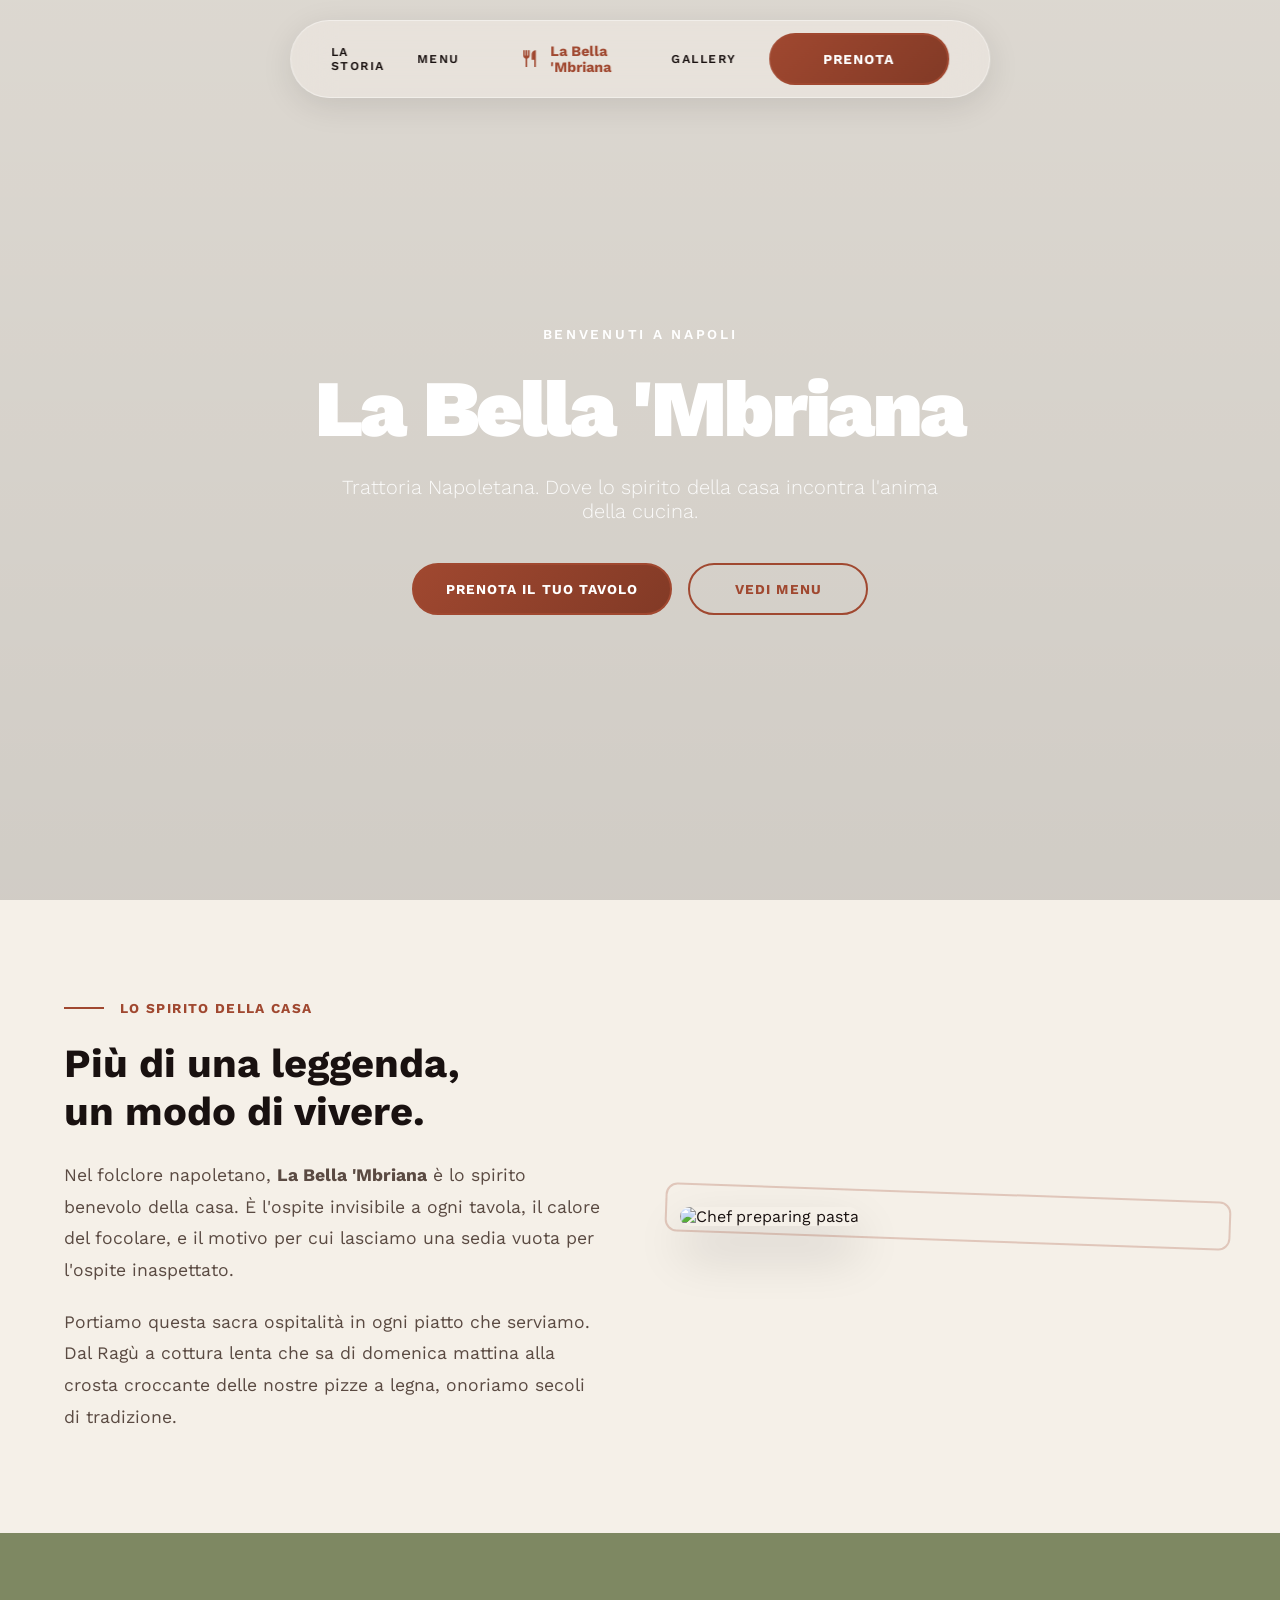
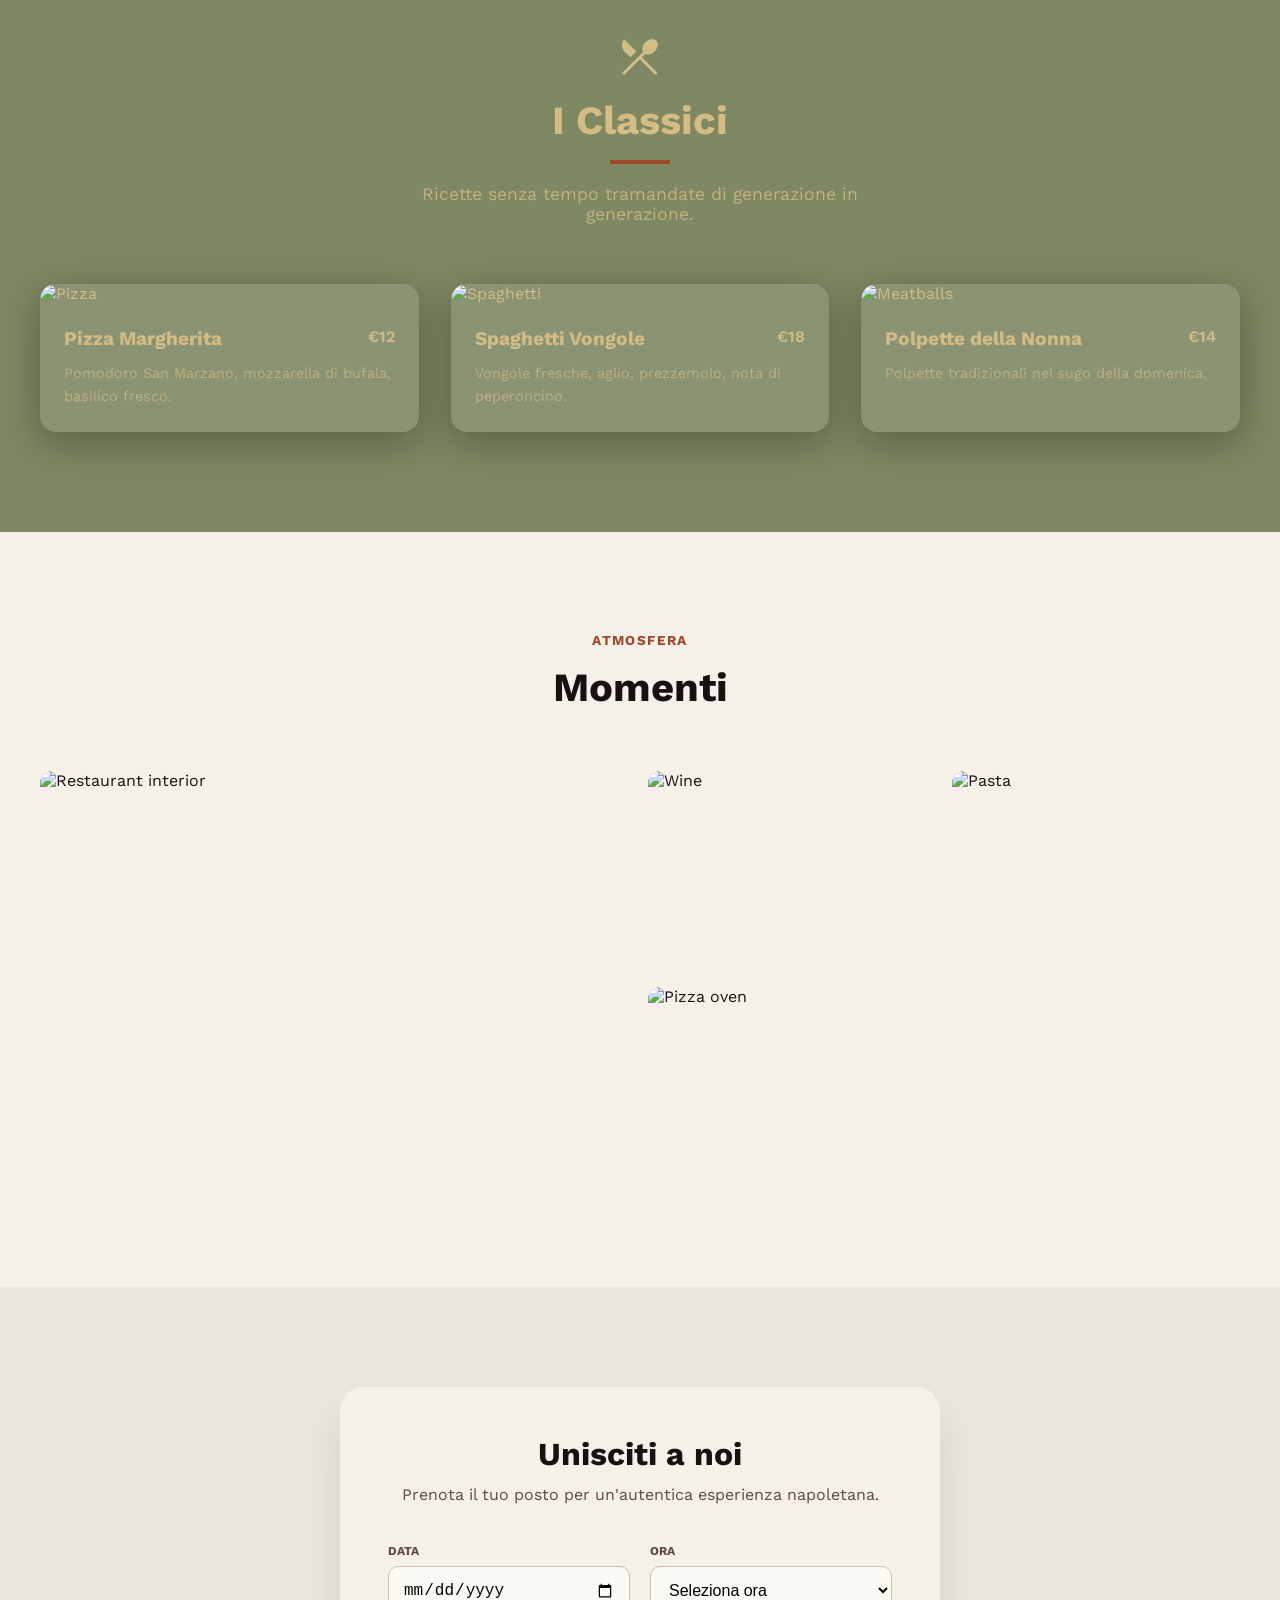
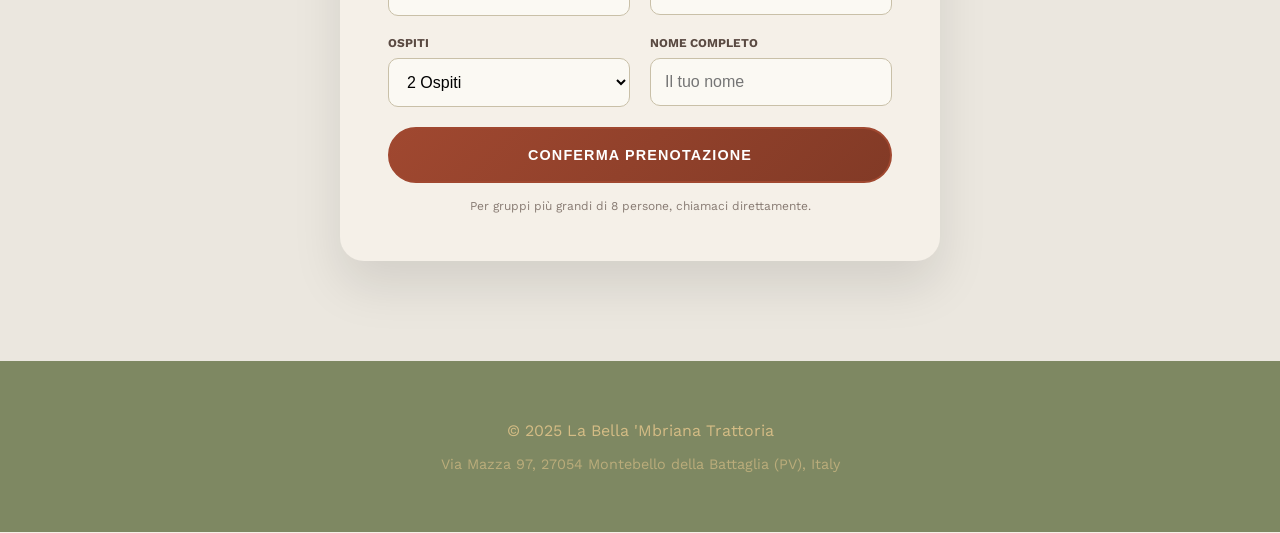
==== commit 3f1c3fac: "Apply logo palette deeper: sage cards, cream allergen block - menu.html: card backgrounds switched f" ====
--- a/index.html
+++ b/index.html
@@ -622,7 +622,7 @@
             </div>
             <div style="position: relative;">
                 <div
-                    style="position: absolute; inset: -15px; border: 2px solid rgba(139,58,42,0.2); border-radius: 12px; transform: rotate(2deg);">
+                    style="position: absolute; inset: -15px; border: 2px solid rgba(160,72,48,0.25); border-radius: 12px; transform: rotate(2deg);">
                 </div>
                 <img src="https://images.unsplash.com/photo-1556910103-1c02745aae4d?w=600" alt="Chef preparing pasta"
                     style="width: 100%; border-radius: 12px; box-shadow: 0 25px 50px rgba(0,0,0,0.2);" />
@@ -735,13 +735,13 @@
                         <label
                             style="font-size: 0.75rem; font-weight: 700; text-transform: uppercase; color: var(--text-body); display: block; margin-bottom: 8px;">Data</label>
                         <input id="res-date" type="date" required
-                            style="width: 100%; padding: 14px; border: 1px solid #d4c8c0; border-radius: 10px; font-size: 1rem;">
+                            style="width: 100%; padding: 14px; border: 1px solid #c9c0a8; border-radius: 10px; font-size: 1rem; background: #fbf9f3;">
                     </div>
                     <div>
                         <label
                             style="font-size: 0.75rem; font-weight: 700; text-transform: uppercase; color: var(--text-body); display: block; margin-bottom: 8px;">Ora</label>
                         <select id="res-time" required
-                            style="width: 100%; padding: 14px; border: 1px solid #d4c8c0; border-radius: 10px; font-size: 1rem;">
+                            style="width: 100%; padding: 14px; border: 1px solid #c9c0a8; border-radius: 10px; font-size: 1rem; background: #fbf9f3;">
                             <option value="">Seleziona ora</option>
                             <option value="18:00">18:00</option>
                             <option value="18:30">18:30</option>
@@ -756,7 +756,7 @@
                         <label
                             style="font-size: 0.75rem; font-weight: 700; text-transform: uppercase; color: var(--text-body); display: block; margin-bottom: 8px;">Ospiti</label>
                         <select id="res-guests" required
-                            style="width: 100%; padding: 14px; border: 1px solid #d4c8c0; border-radius: 10px; font-size: 1rem;">
+                            style="width: 100%; padding: 14px; border: 1px solid #c9c0a8; border-radius: 10px; font-size: 1rem; background: #fbf9f3;">
                             <option value="2 Ospiti">2 Ospiti</option>
                             <option value="3 Ospiti">3 Ospiti</option>
                             <option value="4 Ospiti">4 Ospiti</option>
@@ -769,7 +769,7 @@
                             style="font-size: 0.75rem; font-weight: 700; text-transform: uppercase; color: var(--text-body); display: block; margin-bottom: 8px;">Nome
                             Completo</label>
                         <input id="res-name" type="text" required placeholder="Il tuo nome"
-                            style="width: 100%; padding: 14px; border: 1px solid #d4c8c0; border-radius: 10px; font-size: 1rem;">
+                            style="width: 100%; padding: 14px; border: 1px solid #c9c0a8; border-radius: 10px; font-size: 1rem; background: #fbf9f3;">
                     </div>
                 </div>
                 <button type="submit" class="btn-animated btn-reserve"
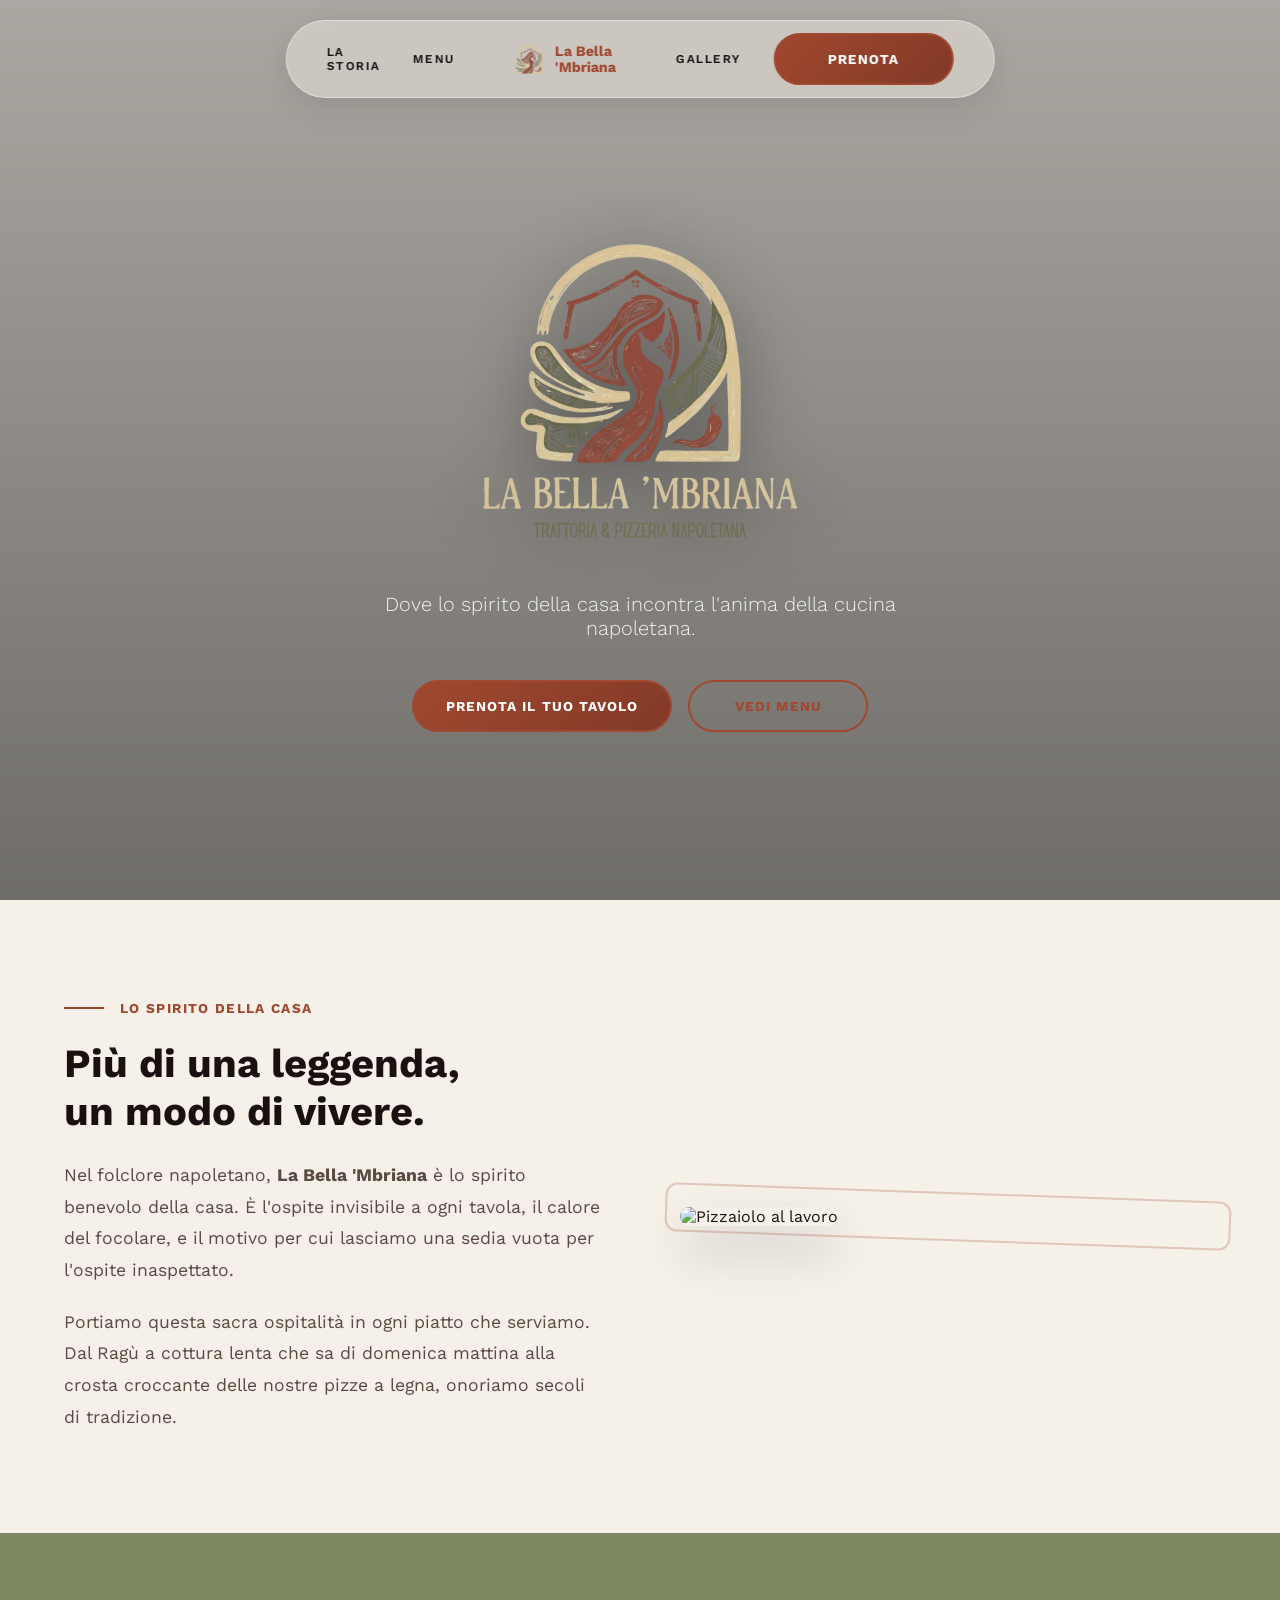
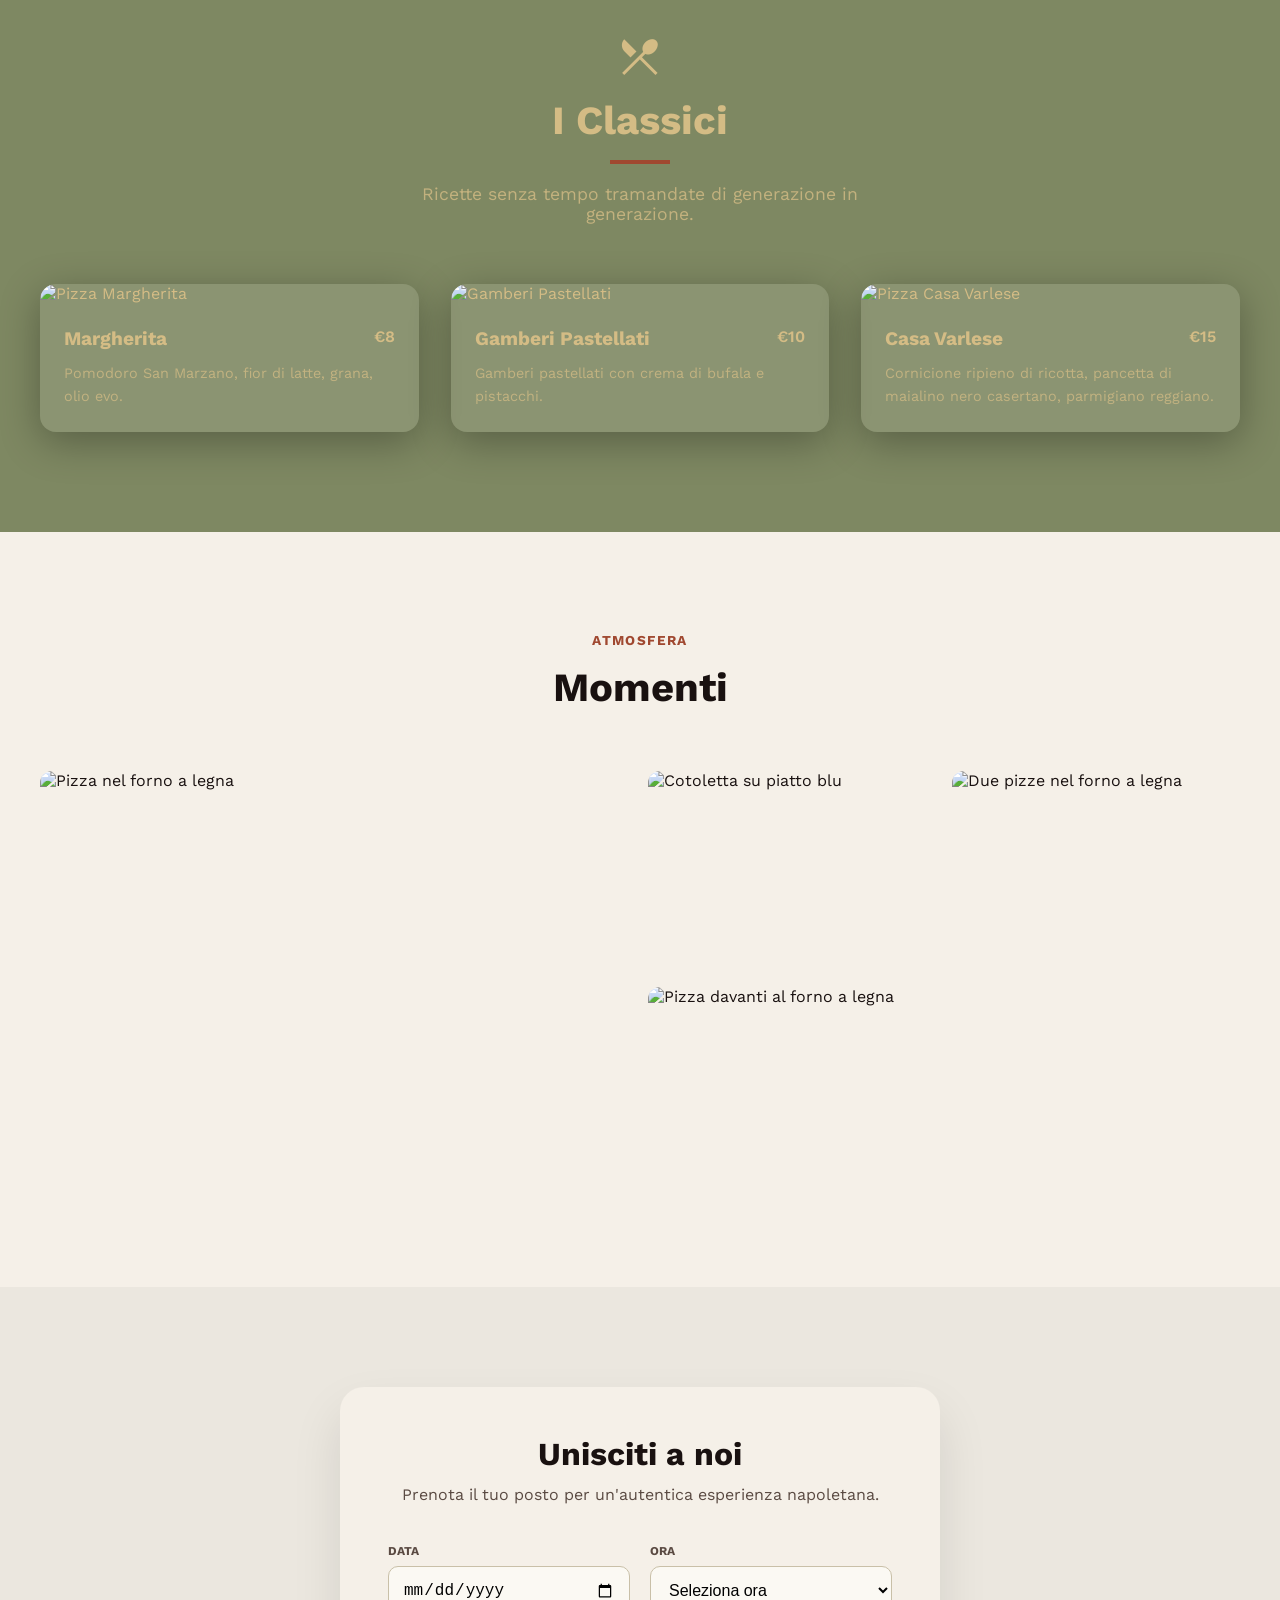
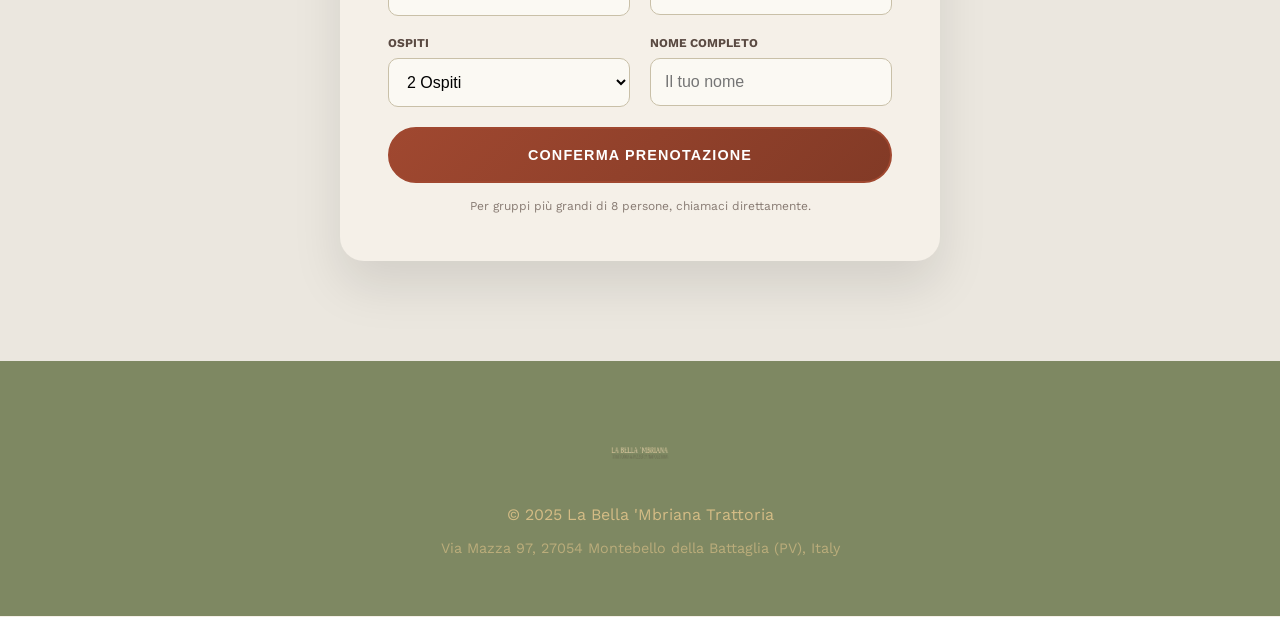
==== commit 5683d969: "Wire logos & restaurant photos through the site - Favicon (icon-only logo) on both pages - Navbar: r" ====
--- a/index.html
+++ b/index.html
@@ -4,7 +4,9 @@
 <head>
     <meta charset="utf-8" />
     <meta name="viewport" content="width=device-width, initial-scale=1.0" />
-    <title>La Bella 'Mbriana - Trattoria Napoletana</title>
+    <title>La Bella 'Mbriana - Trattoria & Pizzeria Napoletana</title>
+    <link rel="icon" type="image/png" href="LBM%20LOGHI/3.png" />
+    <link rel="apple-touch-icon" href="LBM%20LOGHI/3.png" />
     <link rel="preconnect" href="https://fonts.googleapis.com" />
     <link rel="preconnect" href="https://fonts.gstatic.com" crossorigin />
     <link href="https://fonts.googleapis.com/css2?family=Work+Sans:wght@300;400;500;600;700;900&display=swap"
@@ -61,6 +63,43 @@
                 opacity: 1;
                 transform: translateY(0);
             }
+        }
+
+        @keyframes kenBurns {
+            0%   { transform: scale(1) translate(0, 0); }
+            100% { transform: scale(1.08) translate(-1%, -1%); }
+        }
+
+        .hero-image-bg {
+            position: absolute;
+            inset: 0;
+            background-image: url('1.png');
+            background-size: cover;
+            background-position: center;
+            animation: kenBurns 22s ease-out infinite alternate;
+            z-index: -2;
+        }
+
+        .hero-logo {
+            width: clamp(220px, 32vw, 360px);
+            height: auto;
+            margin-bottom: 24px;
+            filter: drop-shadow(0 8px 32px rgba(0, 0, 0, 0.45));
+            animation: fadeInUp 0.8s ease 0.1s both;
+        }
+
+        .footer-logo {
+            height: 64px;
+            width: auto;
+            margin: 0 auto 20px;
+            display: block;
+            opacity: 0.95;
+        }
+
+        .nav-logo-img {
+            height: 30px;
+            width: auto;
+            display: block;
         }
 
         /* NAVBAR - CLEAN DESIGN */
@@ -171,7 +210,7 @@
             left: 0;
             width: 100%;
             height: 100%;
-            background: linear-gradient(180deg, rgba(0, 0, 0, 0.10) 0%, rgba(0, 0, 0, 0.15) 100%);
+            background: linear-gradient(180deg, rgba(0, 0, 0, 0.30) 0%, rgba(0, 0, 0, 0.55) 100%);
             z-index: -1;
         }
 
@@ -541,7 +580,7 @@
         </div>
 
         <a href="#" class="nav-logo">
-            <span class="material-symbols-outlined">restaurant</span>
+            <img src="LBM%20LOGHI/3.png" alt="" class="nav-logo-img" />
             <span class="nav-logo-text">La Bella 'Mbriana</span>
         </a>
 
@@ -558,30 +597,10 @@
 
     <!-- HERO -->
     <header class="hero">
-        <video id="hero-bg-video" class="hero-video" autoplay loop muted playsinline>
-            <source src="https://dn711009.ca.archive.org/0/items/la_vera_pizza_napoletana/la_vera_pizza_napoletana.mp4"
-                type="video/mp4">
-        </video>
+        <div class="hero-image-bg"></div>
         <div class="hero-overlay"></div>
-        <script>
-            document.addEventListener('DOMContentLoaded', function () {
-                var v = document.getElementById('hero-bg-video');
-                if (v) {
-                    v.muted = true;
-                    var playPromise = v.play();
-                    if (playPromise !== undefined) {
-                        playPromise.catch(function (error) {
-                            console.log("Autoplay blocked. Add user interaction listener.");
-                            document.body.addEventListener('click', function () { v.play(); }, { once: true });
-                            document.body.addEventListener('touchstart', function () { v.play(); }, { once: true });
-                        });
-                    }
-                }
-            });
-        </script>
-        <span class="hero-subtitle">Benvenuti a Napoli</span>
-        <h1 class="hero-title">La Bella 'Mbriana</h1>
-        <p class="hero-text">Trattoria Napoletana. Dove lo spirito della casa incontra l'anima della cucina.</p>
+        <img src="LBM%20LOGHI/1.png" alt="La Bella 'Mbriana — Trattoria & Pizzeria Napoletana" class="hero-logo" />
+        <p class="hero-text">Dove lo spirito della casa incontra l'anima della cucina napoletana.</p>
         <div class="hero-btns">
             <a href="#reservations" class="btn-animated btn-reserve"
                 style="background: linear-gradient(135deg, #A04830, #823A26); border: 2px solid #A04830;">
@@ -624,7 +643,7 @@
                 <div
                     style="position: absolute; inset: -15px; border: 2px solid rgba(160,72,48,0.25); border-radius: 12px; transform: rotate(2deg);">
                 </div>
-                <img src="https://images.unsplash.com/photo-1556910103-1c02745aae4d?w=600" alt="Chef preparing pasta"
+                <img src="_DSC0387.jpg" alt="Pizzaiolo al lavoro"
                     style="width: 100%; border-radius: 12px; box-shadow: 0 25px 50px rgba(0,0,0,0.2);" />
             </div>
         </div>
@@ -645,43 +664,43 @@
             <div style="display: grid; grid-template-columns: repeat(3, 1fr); gap: 32px;">
                 <div
                     style="background: rgba(255,255,255,0.1); border-radius: 16px; overflow: hidden; box-shadow: 0 10px 40px rgba(0,0,0,0.3);">
-                    <img src="https://images.unsplash.com/photo-1574071318508-1cdbab80d002?w=600" alt="Pizza"
-                        style="width: 100%; height: 200px; object-fit: cover;" />
+                    <img src="_DSC0386.jpg" alt="Pizza Margherita"
+                        style="width: 100%; height: 220px; object-fit: cover;" />
                     <div style="padding: 24px;">
                         <div style="display: flex; justify-content: space-between; margin-bottom: 12px;">
-                            <h3 style="font-size: 1.2rem; font-weight: 700;">Pizza Margherita</h3>
-                            <span style="font-weight: 600;">€12</span>
+                            <h3 style="font-size: 1.2rem; font-weight: 700;">Margherita</h3>
+                            <span style="font-weight: 600;">€8</span>
                         </div>
-                        <p style="font-size: 0.9rem; opacity: 0.7; line-height: 1.6;">Pomodoro San Marzano, mozzarella
-                            di bufala, basilico fresco.</p>
+                        <p style="font-size: 0.9rem; opacity: 0.75; line-height: 1.6;">Pomodoro San Marzano, fior di
+                            latte, grana, olio evo.</p>
                     </div>
                 </div>
 
                 <div
                     style="background: rgba(255,255,255,0.1); border-radius: 16px; overflow: hidden; box-shadow: 0 10px 40px rgba(0,0,0,0.3);">
-                    <img src="https://images.unsplash.com/photo-1563379926898-05f4575a45d8?w=600" alt="Spaghetti"
-                        style="width: 100%; height: 200px; object-fit: cover;" />
+                    <img src="2.png" alt="Gamberi Pastellati"
+                        style="width: 100%; height: 220px; object-fit: cover;" />
                     <div style="padding: 24px;">
                         <div style="display: flex; justify-content: space-between; margin-bottom: 12px;">
-                            <h3 style="font-size: 1.2rem; font-weight: 700;">Spaghetti Vongole</h3>
-                            <span style="font-weight: 600;">€18</span>
+                            <h3 style="font-size: 1.2rem; font-weight: 700;">Gamberi Pastellati</h3>
+                            <span style="font-weight: 600;">€10</span>
                         </div>
-                        <p style="font-size: 0.9rem; opacity: 0.7; line-height: 1.6;">Vongole fresche, aglio,
-                            prezzemolo, nota di peperoncino.</p>
+                        <p style="font-size: 0.9rem; opacity: 0.75; line-height: 1.6;">Gamberi pastellati con crema
+                            di bufala e pistacchi.</p>
                     </div>
                 </div>
 
                 <div
                     style="background: rgba(255,255,255,0.1); border-radius: 16px; overflow: hidden; box-shadow: 0 10px 40px rgba(0,0,0,0.3);">
-                    <img src="https://images.unsplash.com/photo-1529042410759-befb1204b468?w=600" alt="Meatballs"
-                        style="width: 100%; height: 200px; object-fit: cover;" />
+                    <img src="_DSC0487.jpg" alt="Pizza Casa Varlese"
+                        style="width: 100%; height: 220px; object-fit: cover;" />
                     <div style="padding: 24px;">
                         <div style="display: flex; justify-content: space-between; margin-bottom: 12px;">
-                            <h3 style="font-size: 1.2rem; font-weight: 700;">Polpette della Nonna</h3>
-                            <span style="font-weight: 600;">€14</span>
+                            <h3 style="font-size: 1.2rem; font-weight: 700;">Casa Varlese</h3>
+                            <span style="font-weight: 600;">€15</span>
                         </div>
-                        <p style="font-size: 0.9rem; opacity: 0.7; line-height: 1.6;">Polpette tradizionali nel sugo
-                            della domenica.</p>
+                        <p style="font-size: 0.9rem; opacity: 0.75; line-height: 1.6;">Cornicione ripieno di ricotta,
+                            pancetta di maialino nero casertano, parmigiano reggiano.</p>
                     </div>
                 </div>
             </div>
@@ -700,20 +719,20 @@
             </div>
             <div style="display: grid; grid-template-columns: repeat(4, 1fr); gap: 16px; grid-auto-rows: 200px;">
                 <div style="grid-column: span 2; grid-row: span 2; border-radius: 12px; overflow: hidden;">
-                    <img src="https://images.unsplash.com/photo-1517248135467-4c7edcad34c4?w=800"
-                        style="width: 100%; height: 100%; object-fit: cover;" alt="Restaurant interior" />
+                    <img src="_DSC0383.jpg"
+                        style="width: 100%; height: 100%; object-fit: cover;" alt="Pizza nel forno a legna" />
                 </div>
                 <div style="border-radius: 12px; overflow: hidden;">
-                    <img src="https://images.unsplash.com/photo-1510812431401-41d2bd2722f3?w=400"
-                        style="width: 100%; height: 100%; object-fit: cover;" alt="Wine" />
+                    <img src="3.png"
+                        style="width: 100%; height: 100%; object-fit: cover;" alt="Cotoletta su piatto blu" />
                 </div>
                 <div style="border-radius: 12px; overflow: hidden;">
-                    <img src="https://images.unsplash.com/photo-1473093295043-cdd812d0e601?w=400"
-                        style="width: 100%; height: 100%; object-fit: cover;" alt="Pasta" />
+                    <img src="_DSC0384.jpg"
+                        style="width: 100%; height: 100%; object-fit: cover;" alt="Due pizze nel forno a legna" />
                 </div>
                 <div style="grid-column: span 2; border-radius: 12px; overflow: hidden;">
-                    <img src="https://images.unsplash.com/photo-1595708684082-a173bb3a06c5?w=800"
-                        style="width: 100%; height: 100%; object-fit: cover;" alt="Pizza oven" />
+                    <img src="1.png"
+                        style="width: 100%; height: 100%; object-fit: cover;" alt="Pizza davanti al forno a legna" />
                 </div>
             </div>
         </div>
@@ -823,6 +842,7 @@
 
     <!-- FOOTER -->
     <footer style="background: var(--bg-dark); color: var(--secondary); padding: 60px 24px; text-align: center;">
+        <img src="LBM%20LOGHI/2.png" alt="La Bella 'Mbriana — Trattoria & Pizzeria Napoletana" class="footer-logo" />
         <p style="margin-bottom: 16px;">© 2025 La Bella 'Mbriana Trattoria</p>
         <p style="font-size: 0.9rem; opacity: 0.7;">Via Mazza 97, 27054 Montebello della Battaglia (PV), Italy</p>
     </footer>
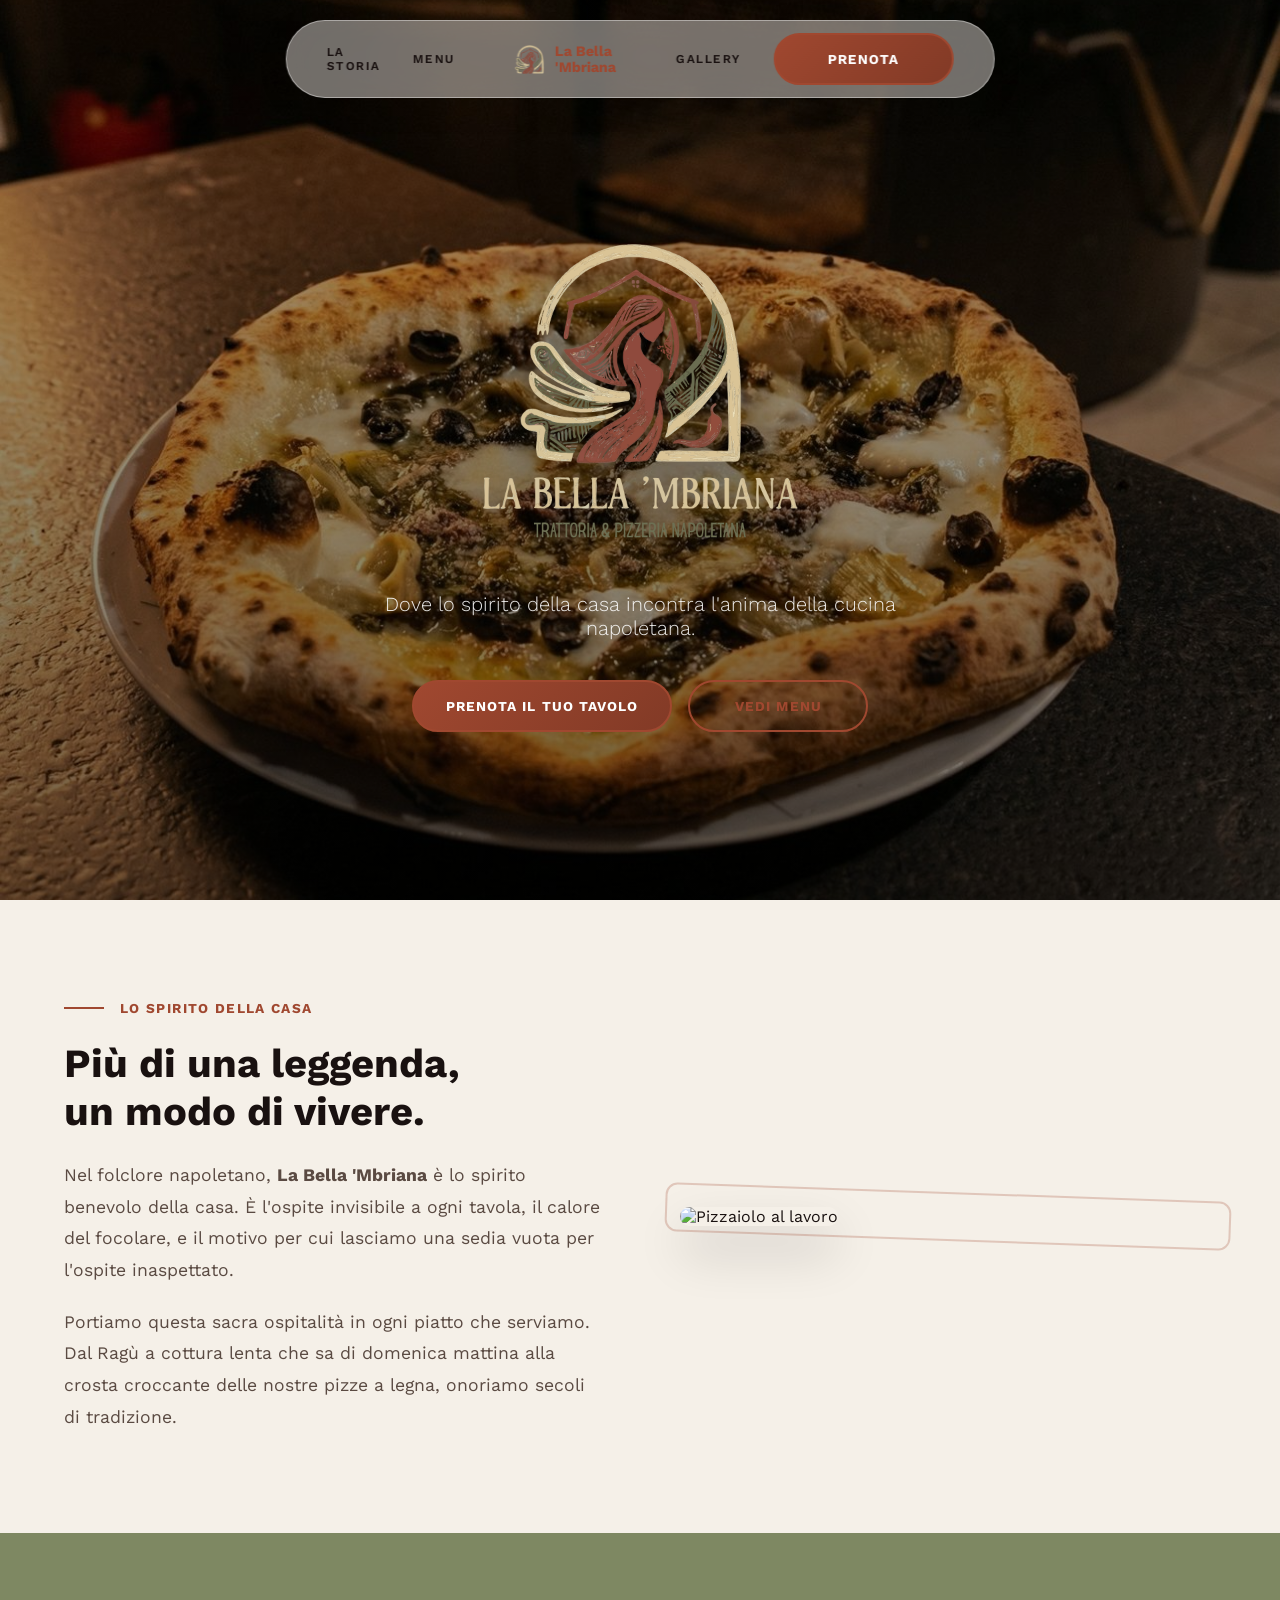
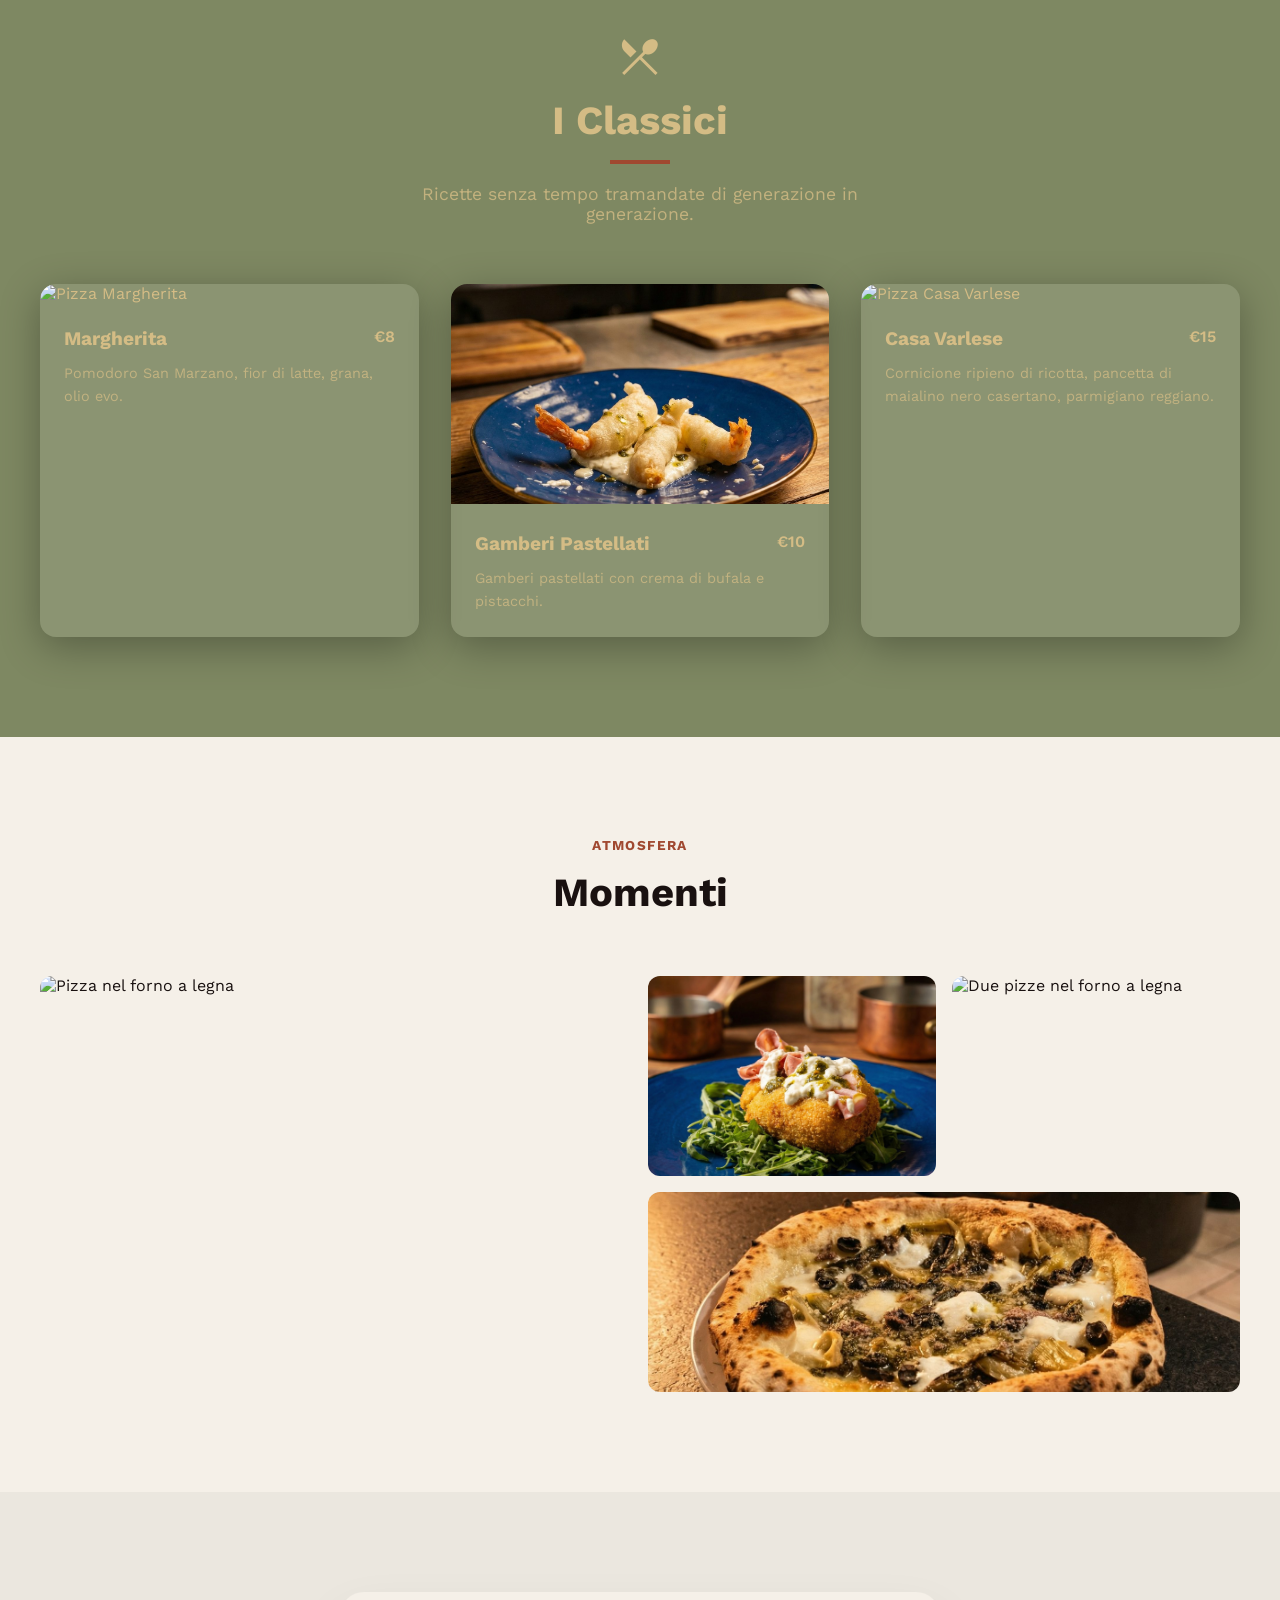
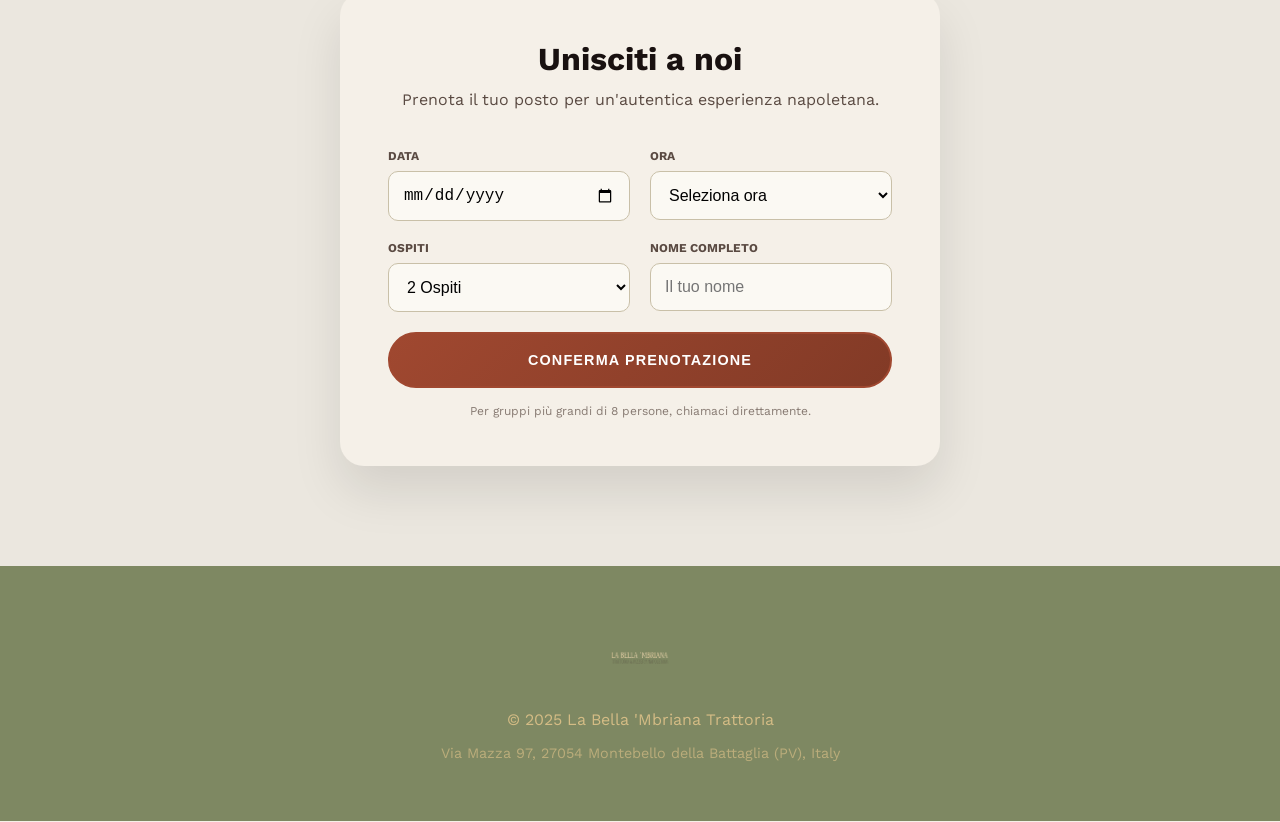
==== commit ee50ad48: "Compress photos for web (140 MB -> 1.7 MB, 99% smaller) - Resize all photos to max 1600px on long ed" ====
--- a/index.html
+++ b/index.html
@@ -73,7 +73,7 @@
         .hero-image-bg {
             position: absolute;
             inset: 0;
-            background-image: url('1.png');
+            background-image: url('1.jpg');
             background-size: cover;
             background-position: center;
             animation: kenBurns 22s ease-out infinite alternate;
@@ -678,7 +678,7 @@
 
                 <div
                     style="background: rgba(255,255,255,0.1); border-radius: 16px; overflow: hidden; box-shadow: 0 10px 40px rgba(0,0,0,0.3);">
-                    <img src="2.png" alt="Gamberi Pastellati"
+                    <img src="2.jpg" alt="Gamberi Pastellati"
                         style="width: 100%; height: 220px; object-fit: cover;" />
                     <div style="padding: 24px;">
                         <div style="display: flex; justify-content: space-between; margin-bottom: 12px;">
@@ -723,7 +723,7 @@
                         style="width: 100%; height: 100%; object-fit: cover;" alt="Pizza nel forno a legna" />
                 </div>
                 <div style="border-radius: 12px; overflow: hidden;">
-                    <img src="3.png"
+                    <img src="3.jpg"
                         style="width: 100%; height: 100%; object-fit: cover;" alt="Cotoletta su piatto blu" />
                 </div>
                 <div style="border-radius: 12px; overflow: hidden;">
@@ -731,7 +731,7 @@
                         style="width: 100%; height: 100%; object-fit: cover;" alt="Due pizze nel forno a legna" />
                 </div>
                 <div style="grid-column: span 2; border-radius: 12px; overflow: hidden;">
-                    <img src="1.png"
+                    <img src="1.jpg"
                         style="width: 100%; height: 100%; object-fit: cover;" alt="Pizza davanti al forno a legna" />
                 </div>
             </div>
